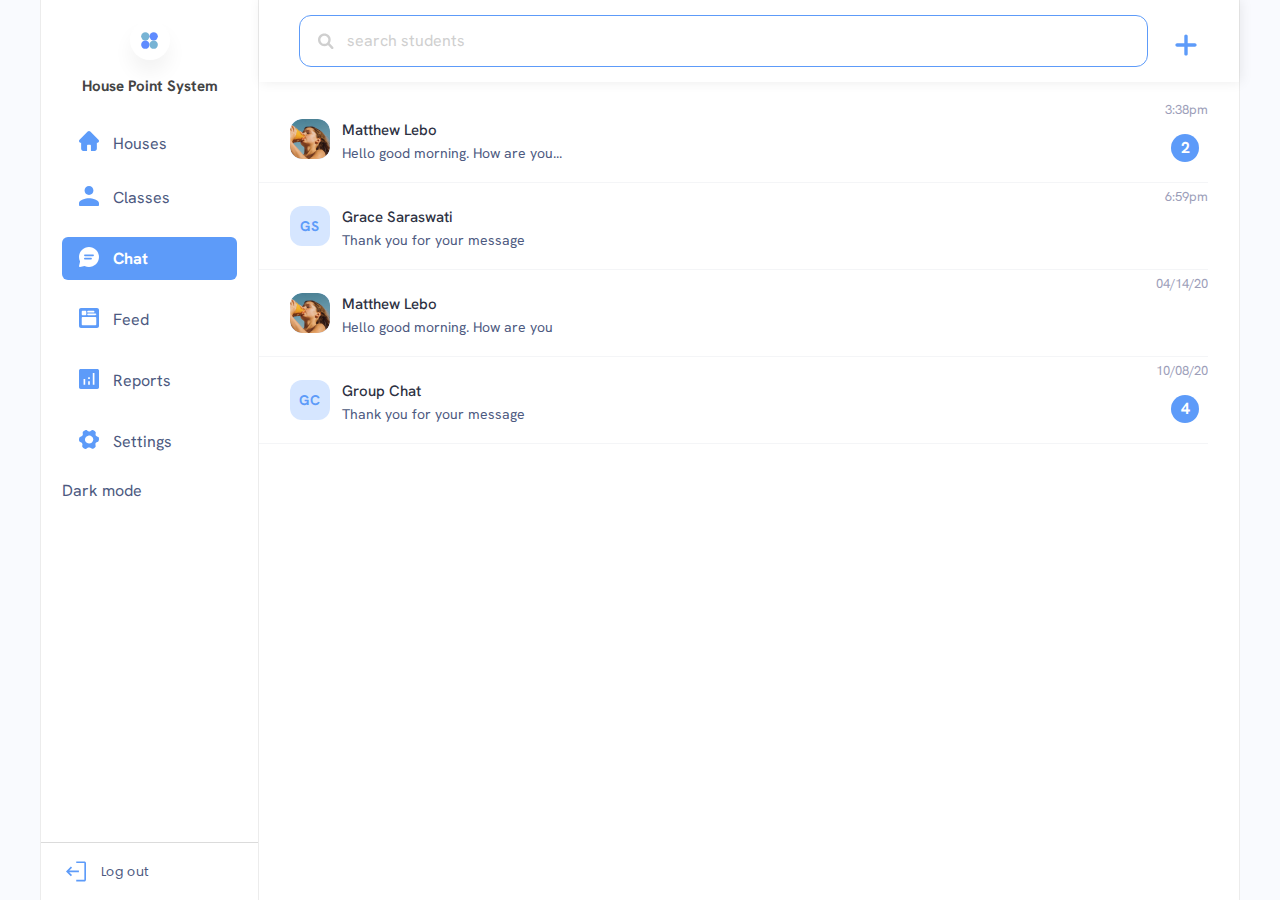
==== chat-detail.html @ 37ac84a2 "initial commit" ====
<!DOCTYPE html>
<html lang="en">
<head>
    <meta charset="UTF-8">
    <meta http-equiv="X-UA-Compatible" content="IE=edge">
    <meta name="viewport" content="width=device-width, initial-scale=1.0">
    <!-- Hanken Grotesk Fonts -->
    <link rel="preconnect" href="https://fonts.googleapis.com"><link rel="preconnect" href="https://fonts.gstatic.com" crossorigin><link href="https://fonts.googleapis.com/css2?family=Hanken+Grotesk:ital,wght@0,300;0,400;0,500;0,600;0,700;1,400;1,500&display=swap" rel="stylesheet">
    <!-- Poppins Fonts -->
    <link rel="preconnect" href="https://fonts.googleapis.com"><link rel="preconnect" href="https://fonts.gstatic.com" crossorigin><link href="https://fonts.googleapis.com/css2?family=Poppins:ital,wght@0,300;0,400;0,500;0,600;0,700;1,300;1,400;1,500;1,600&display=swap" rel="stylesheet">
    <!-- Roboto Fonts -->
    <link rel="preconnect" href="https://fonts.googleapis.com"><link rel="preconnect" href="https://fonts.gstatic.com" crossorigin><link href="https://fonts.googleapis.com/css2?family=Roboto:wght@400;500;700&display=swap" rel="stylesheet">
    <!-- CSS -->
    <link rel="stylesheet" href="./css/style.css">
    <title>Chat Detail</title>
</head>
<body>
    <div class="layout">

        <!-- ================ Sidebar Start ================== -->
        <aside class="sidebar">

            <!-- Menu -->
            <div class="sidebar__menu">

                <div class="sidebar__menu-brand">
                    <a href="./index.html" class="sidebar__menu-logo">
                        <img src="./images/logo.svg" alt="Logo">
                    </a>
                    <h5 class="sidebar__menu-title">House Point System</h5>
                </div>

                <nav class="sidebar__menu-nav">
                    <ul class="sidebar__menu-list">
                        <li class="sidebar__menu-item">
                            <a href="./index.html" class="sidebar__menu-link">
                                <span class="sidebar__menu-icon">
                                    <svg width="20" height="21" viewBox="0 0 20 21" fill="none" xmlns="http://www.w3.org/2000/svg">
                                    <path d="M19.4628 8.69992C19.4623 8.69947 19.4618 8.69901 19.4614 8.69855L11.3021 0.539606C10.9544 0.19167 10.492 0 10.0001 0C9.50828 0 9.04589 0.191517 8.69796 0.539453L0.542984 8.69428C0.540237 8.69702 0.53749 8.69992 0.534743 8.70267C-0.179441 9.42097 -0.17822 10.5864 0.538253 11.3029C0.865587 11.6304 1.29791 11.8201 1.76015 11.8399C1.77892 11.8417 1.79784 11.8426 1.81692 11.8426H2.14212V17.8471C2.14212 19.0353 3.10886 20.002 4.29733 20.002H7.48949C7.81301 20.002 8.07549 19.7397 8.07549 19.416V14.7085C8.07549 14.1663 8.51651 13.7253 9.05871 13.7253H10.9415C11.4837 13.7253 11.9248 14.1663 11.9248 14.7085V19.416C11.9248 19.7397 12.1871 20.002 12.5108 20.002H15.7029C16.8914 20.002 17.8581 19.0353 17.8581 17.8471V11.8426H18.1597C18.6514 11.8426 19.1138 11.6511 19.4618 11.3032C20.1791 10.5855 20.1794 9.41808 19.4628 8.69992Z" fill="currentColor"/>
                                    </svg>
                                </span>
                                <span>Houses</span>
                            </a>
                        </li>

                        <li class="sidebar__menu-item">
                            <a href="./classes.html" class="sidebar__menu-link">
                                <span class="sidebar__menu-icon">
                                    <svg width="20" height="20" viewBox="0 0 20 20" fill="none" xmlns="http://www.w3.org/2000/svg">
                                    <path fill-rule="evenodd" clip-rule="evenodd" d="M10 0C7.5434 0 5.55556 1.98785 5.55556 4.44444C5.55556 6.90104 7.5434 8.88889 10 8.88889C12.4566 8.88889 14.4444 6.90104 14.4444 4.44444C14.4444 1.98785 12.4566 0 10 0ZM10 12.2222C6.66233 12.2222 0 13.8976 0 17.2222V18.8889C0 19.5009 0.499132 20 1.11111 20H18.8889C19.5009 20 20 19.5009 20 18.8889V17.2222C20 13.8976 13.3377 12.2222 10 12.2222Z" fill="currentColor"/>
                                    </svg>
                                </span>
                                <span>Classes</span>
                            </a>
                        </li>

                        <li class="sidebar__menu-item">
                            <a href="#" class="sidebar__menu-link active">
                                <span class="sidebar__menu-icon">
                                    <svg width="20" height="20" viewBox="0 0 20 20" fill="none" xmlns="http://www.w3.org/2000/svg">
                                    <path d="M17.0627 2.92973C13.1567 -0.976283 6.83461 -0.976869 2.92805 2.92973C-0.212954 6.0707 -0.806496 10.7411 1.05048 14.4605L0.0209755 18.9889C-0.112838 19.5775 0.414677 20.1052 1.00349 19.9714L5.53193 18.9419C12.1162 22.2293 19.9902 17.47 19.9902 9.99708C19.9902 7.32745 18.9505 4.81755 17.0627 2.92973ZM12.0803 12.4859H5.82548C5.37208 12.4859 5.00453 12.1184 5.00453 11.665C5.00453 11.2116 5.37208 10.8441 5.82548 10.8441H12.0803C12.5337 10.8441 12.9012 11.2116 12.9012 11.665C12.9012 12.1184 12.5337 12.4859 12.0803 12.4859ZM14.1652 9.15006H5.82548C5.37208 9.15006 5.00453 8.78251 5.00453 8.32912C5.00453 7.87572 5.37208 7.50817 5.82548 7.50817H14.1652C14.6186 7.50817 14.9862 7.87572 14.9862 8.32912C14.9862 8.78251 14.6186 9.15006 14.1652 9.15006Z" fill="currentColor"/>
                                    </svg>
                                </span>
                                <span>Chat</span>
                            </a>
                        </li>

                        <li class="sidebar__menu-item">
                            <a href="./feed.html" class="sidebar__menu-link">
                                <span class="sidebar__menu-icon">
                                    <svg width="20" height="20" viewBox="0 0 20 20" fill="none" xmlns="http://www.w3.org/2000/svg">
                                    <path fill-rule="evenodd" clip-rule="evenodd" d="M0 2C0 0.895431 0.895431 0 2 0H18C19.1046 0 20 0.895431 20 2V18C20 19.1046 19.1046 20 18 20H2C0.895431 20 0 19.1046 0 18V2ZM2.72727 3.72728C2.72727 3.17499 3.17499 2.72728 3.72727 2.72728H6.27273C6.82501 2.72728 7.27273 3.17499 7.27273 3.72728V6.27273C7.27273 6.82502 6.82501 7.27273 6.27273 7.27273H3.72727C3.17499 7.27273 2.72727 6.82502 2.72727 6.27273V3.72728ZM9.09091 2.72728C8.58883 2.72728 8.18182 3.13429 8.18182 3.63637C8.18182 4.13844 8.58883 4.54546 9.09091 4.54546H14.5455C15.0475 4.54546 15.4545 4.13844 15.4545 3.63637C15.4545 3.13429 15.0475 2.72728 14.5455 2.72728H9.09091ZM8.18182 6.36364C8.18182 5.86156 8.58883 5.45455 9.09091 5.45455H16.3636C16.8657 5.45455 17.2727 5.86156 17.2727 6.36364C17.2727 6.86572 16.8657 7.27273 16.3636 7.27273H9.09091C8.58883 7.27273 8.18182 6.86572 8.18182 6.36364ZM3.72727 9.09091C3.17499 9.09091 2.72727 9.53863 2.72727 10.0909V16.2727C2.72727 16.825 3.17499 17.2727 3.72727 17.2727H16.2727C16.825 17.2727 17.2727 16.825 17.2727 16.2727V10.0909C17.2727 9.53863 16.825 9.09091 16.2727 9.09091H3.72727Z" fill="currentColor"/>
                                    </svg>
                                </span>
                                <span>Feed</span>
                            </a>
                        </li>

                        <li class="sidebar__menu-item">
                            <a href="#" class="sidebar__menu-link">
                                <span class="sidebar__menu-icon">
                                    <svg width="20" height="20" viewBox="0 0 20 20" fill="none" xmlns="http://www.w3.org/2000/svg">
                                    <path d="M4.55556 15.6389H6.22222V9.94444H4.55556V15.6389ZM13.7778 15.6389H15.4444V3.97222H13.7778V15.6389ZM9.16667 15.6389H10.8333V12.3611H9.16667V15.6389ZM9.16667 9.94444H10.8333V8.27778H9.16667V9.94444ZM1.66667 20C1.22222 20 0.833333 19.8333 0.5 19.5C0.166667 19.1667 0 18.7778 0 18.3333V1.66667C0 1.22222 0.166667 0.833333 0.5 0.5C0.833333 0.166667 1.22222 0 1.66667 0H18.3333C18.7778 0 19.1667 0.166667 19.5 0.5C19.8333 0.833333 20 1.22222 20 1.66667V18.3333C20 18.7778 19.8333 19.1667 19.5 19.5C19.1667 19.8333 18.7778 20 18.3333 20H1.66667Z" fill="currentColor"/>
                                    </svg>
                                </span>
                                <span>Reports</span>
                            </a>
                        </li>

                        <li class="sidebar__menu-item">
                            <a href="#" class="sidebar__menu-link">
                                <span class="sidebar__menu-icon">
                                    <svg width="20" height="19" viewBox="0 0 20 19" fill="none" xmlns="http://www.w3.org/2000/svg">
                                    <path d="M19.7275 7.33663C19.3422 6.9604 17.8009 6.58416 17.0302 5.83168C16.8375 5.64356 16.8375 5.45545 16.6449 5.26733C16.4522 4.32673 16.6449 3.57426 16.8375 2.82178C16.8375 2.25743 16.4522 1.69307 15.6815 0.940594C14.9109 0.376238 13.9475 0 13.3695 0H13.1769C12.5989 0 11.4429 1.31683 10.6722 1.50495C10.4796 1.50495 10.2869 1.50495 10.0942 1.50495H9.90156C8.93822 1.12871 8.36023 0.564357 7.97489 0.188119C7.78223 4.20478e-08 7.3969 0 7.20423 0C6.8189 0 6.43356 0.188119 5.85557 0.376238C4.89224 0.752475 3.92891 1.50495 3.73624 2.06931C3.73624 2.25743 3.73624 2.44554 3.73624 2.63366C3.73624 3.38614 3.92891 4.32673 3.73624 5.07921C3.54357 5.26733 3.35091 5.64356 3.15824 5.83168C2.38758 6.58416 1.61691 6.77228 1.03891 6.9604C0.460916 7.14852 0.26825 7.71287 0.0755839 8.84159C-0.117082 9.78218 0.0755836 11.099 0.460916 11.4752C0.846248 12.0396 2.38758 12.2277 2.96557 12.9802C3.15824 13.1683 3.15824 13.5446 3.35091 13.7327C3.54357 14.8614 3.35091 15.4257 3.15824 16.1782C3.15824 16.7426 3.54357 17.3069 4.31424 18.0594C5.0849 18.6238 6.04823 19 6.62623 19H6.8189C7.3969 19 8.55289 17.6832 9.32356 17.4951C9.51622 17.4951 9.70889 17.4951 9.90156 17.4951C10.0942 17.4951 10.4796 17.4951 10.6722 17.4951C11.6355 17.6832 12.2135 18.2475 12.5989 18.6238C12.5989 18.6238 12.5989 18.6238 12.7915 18.6238C12.9842 18.8119 13.1769 18.8119 13.3695 18.8119C13.7549 18.8119 14.1402 18.6238 14.7182 18.4356C15.6815 18.0594 16.4522 17.1188 16.6449 16.5545C16.8375 15.9901 16.2595 14.4852 16.4522 13.5446C16.6449 13.3564 16.6449 13.1683 16.8375 12.7921C17.6082 12.0396 18.3789 11.8515 18.9569 11.6634C19.5349 11.4752 19.7275 10.7228 19.9202 9.78218C20.1129 8.84159 19.9202 7.71287 19.7275 7.33663ZM12.9842 12.4158C12.9842 12.604 12.9842 12.604 12.9842 12.4158C12.0209 13.1683 11.0576 13.5446 10.0942 13.5446C9.32356 13.5446 8.55289 13.3564 7.78223 12.7921C7.01156 12.4158 6.62623 11.6634 6.2409 10.9109C6.04823 10.3465 5.85557 9.59406 6.04823 8.84159C6.2409 8.08911 6.62623 7.33663 7.20423 6.77228C7.78223 6.20792 8.36023 5.83168 9.13089 5.64356H9.32356C10.0942 5.45545 10.8649 5.64356 11.6355 5.83168C12.4062 6.20792 12.9842 6.77228 13.5622 7.33663C13.9475 8.08911 14.3329 8.84159 14.3329 9.59406C14.1402 10.7228 13.7549 11.6634 12.9842 12.4158Z" fill="currentColor"/>
                                    </svg>
                                </span>
                                <span>Settings</span>
                            </a>
                        </li>

                        <li class="sidebar__menu-item">
                            <button id="dark-light-mode">Dark mode</button>
                        </li>
                        
                    </ul>
                </nav>
            </div>

            <!-- Logout link -->
            <div class="sidebar__logout">
                <a href="./login.html" class="sidebar__logout-link">
                    <img src="./images/logout-icon.svg" alt="icon">
                    <span>Log out</span>
                </a>
            </div>
        </aside>
        <!-- ================ Sidebar End ================== -->

        <main class="main-section">

            <!-- ================ Search Start ================== -->
            <section class="search">
                <form class="search__form">
                    <div class="search__form-row">
                        <img src="./images/search-icon.svg" class="search__form-icon" alt="Search icon">
                        <input type="text" class="search__form-input" placeholder="search students">
                    </div>
                </form>
                <div class="search__dropwdown">
                    <button type="button" class="search__dropwdown-btn">
                        <img src="./images/plus-icon-blue.svg" alt="Plus icon">
                    </button>
                    <div class="search__dropwdown-dropwdown">
                        <div class="search__dropwdown-header">
                            <h3>More options</h3>
                            <button class="search__dropwdown-close">
                                <svg width="20" height="20" viewBox="0 0 20 20" fill="none" xmlns="http://www.w3.org/2000/svg">
                                <path fill-rule="evenodd" clip-rule="evenodd" d="M1.94663 16.6131L8.24543 9.99935L1.94663 3.38561C1.53063 2.94881 1.58684 2.29121 2.07217 1.91681C2.5575 1.54241 3.28816 1.593 3.70416 2.02979L10.0013 8.64179L16.2984 2.02979C16.7144 1.593 17.4451 1.54241 17.9304 1.91681C18.4158 2.29121 18.472 2.94881 18.056 3.38561L11.7572 9.99935L18.056 16.6131C18.472 17.0499 18.4158 17.7075 17.9304 18.0819C17.4451 18.4563 16.7144 18.4057 16.2984 17.9689L10.0013 11.3569L3.70416 17.9689C3.28816 18.4057 2.5575 18.4563 2.07217 18.0819C1.58684 17.7075 1.53063 17.0499 1.94663 16.6131Z" fill="currentColor"/>
                                </svg>
                            </button>
                        </div>
                        <ul class="search__dropwdown-list">
                            <div class="search__dropwdown-arrow">
                                <div class="search__dropwdown-rectangle"></div>
                            </div>
                            <li class="search__dropwdown-item">
                                <button type="button" class="search__dropwdown-link" id="manage-classes-btn">
                                    <img src="./images/edit.svg" class="search__dropwdown-icon" alt="Edit icon">
                                    <span>Manage Classes</span>
                                </button>
                            </li>
                            <li class="search__dropwdown-item">
                                <a href="./classes-detail.html" class="search__dropwdown-link">
                                    <img src="./images/reset.svg" class="search__dropwdown-icon" alt="Reset icon">
                                    <span>Reset Students Points</span>
                                </a>
                            </li>
                        </ul>
                    </div>
                </div>
            </section>
            <!-- ================ Search End ================== -->

            <!-- ================ Classes Start ================== -->
            <section class="classes">
                <div class="chat">
                    <div class="chat__friends">

                        <!-- Item 1 -->
                        <div class="chat__friends-item">
                            <div class="chat__friends-row">
                                <div class="student__profile">
                                    <div class="student__profile-image">
                                        <img src="./images/student-img-1.png" class="student__profile-img" alt="Student image">
                                    </div>
                                    <div class="student__profile-name">
                                        <h5>Matthew Lebo</h5>
                                        <p>Hello good morning. How are you...</p>
                                    </div>
                                </div>

                                <div class="chat__friends-buttons">
                                    <button type="button" class="chat__friends-btn">
                                        <img src="./images/block-icon.svg" alt="icon">
                                        <span>Block</span>
                                    </button>
                                    <div class="chat__friends-line"></div>
                                    <button type="button" class="chat__friends-btn">
                                        <img src="./images/trash-white.svg" alt="icon">
                                        <span>Delete</span>
                                    </button>
                                </div>

                            </div>

                            <div class="chat__friends-count">2</div>
                            <p class="chat__friends-time">3:38pm</p>
                        </div>

                        <!-- Item 2 -->
                        <div class="chat__friends-item">
                            <div class="chat__friends-row">
                                <div class="student__profile">
                                    <div class="student__profile-image">
                                        <h5>GS</h5>
                                    </div>
                                    <div class="student__profile-name">
                                        <h5>Grace Saraswati</h5>
                                        <p>Thank you for your message</p>
                                    </div>
                                </div>
    
                                <div class="chat__friends-buttons">
                                    <button type="button" class="chat__friends-btn">
                                        <img src="./images/block-icon.svg" alt="icon">
                                        <span>Block</span>
                                    </button>
                                    <div class="chat__friends-line"></div>
                                    <button type="button" class="chat__friends-btn">
                                        <img src="./images/trash-white.svg" alt="icon">
                                        <span>Delete</span>
                                    </button>
                                </div>
                                
                            </div>

                            <p class="chat__friends-time">6:59pm</p>
                        </div>

                        <!-- Item 3 -->
                        <div class="chat__friends-item">
                            <div class="chat__friends-row">
                                <div class="student__profile">
                                    <div class="student__profile-image">
                                        <img src="./images/student-img-1.png" class="student__profile-img" alt="Student image">
                                    </div>
                                    <div class="student__profile-name">
                                        <h5>Matthew Lebo</h5>
                                        <p>Hello good morning. How are you</p>
                                    </div>
                                </div>

                                <div class="chat__friends-buttons">
                                    <button type="button" class="chat__friends-btn">
                                        <img src="./images/block-icon.svg" alt="icon">
                                        <span>Block</span>
                                    </button>
                                    <div class="chat__friends-line"></div>
                                    <button type="button" class="chat__friends-btn">
                                        <img src="./images/trash-white.svg" alt="icon">
                                        <span>Delete</span>
                                    </button>
                                </div>

                            </div>

                            <p class="chat__friends-time">04/14/20</p>
                        </div>

                        <!-- Item 4 -->
                        <div class="chat__friends-item">
                            <div class="chat__friends-row">
                                <div class="student__profile">
                                    <div class="student__profile-image">
                                        <h5>GC</h5>
                                    </div>
                                    <div class="student__profile-name">
                                        <h5>Group Chat</h5>
                                        <p>Thank you for your message</p>
                                    </div>
                                </div>
    
                                <div class="chat__friends-buttons">
                                    <button type="button" class="chat__friends-btn">
                                        <img src="./images/block-icon.svg" alt="icon">
                                        <span>Block</span>
                                    </button>
                                    <div class="chat__friends-line"></div>
                                    <button type="button" class="chat__friends-btn">
                                        <img src="./images/trash-white.svg" alt="icon">
                                        <span>Delete</span>
                                    </button>
                                </div>
                                
                            </div>

                            <div class="chat__friends-count">4</div>
                            <p class="chat__friends-time">10/08/20</p>
                        </div>
                    </div>

                    <!-- ======== Chat Area ======== -->
                    <div class="chat__area">
                        <div class="chat__area-chat">
                            <div class="chat__area-header">
                                <button type="button" class="chat__area-btn">
                                    <img src="./images/chevron-left.svg" alt="icon">
                                </button>
                                <div class="chat__person">
                                    <div class="chat__preson-avatar">
                                        <img src="./images/avatar.png" alt="Image">
                                    </div>
                                    <h4>Matthew Lebo</h4>
                                </div>
    
                                <div class="chat__dropdown">
                                    <button type="button" class="chat__dropdown-btn">
                                        <img src="./images/dots-icon.svg" alt="icon">
                                    </button>
                                </div>
                            </div>

                            <div class="chat__area-display no-scrollbar">

                                <!-- ========= Chat Receive ========= -->
                                <div class="chat__receive">
                                    <div class="chat__receive-avatar">
                                        <p>GS</p>
                                        <img src="./images/online-icon.svg" class="chat__receive-icon" alt="icon">
                                    </div>
                                    <div class="chat__receive-content">
                                        <div class="chat__receive-image">
                                            <img src="./images/received-img.png" alt="image">
                                        </div>
                                    </div>
                                </div>

                                <!-- ======== Chat Receive Date ========= -->
                                <div class="chat__receive-date">
                                    <p>FRI 11:01</p>
                                </div>

                                <!-- ========= Chat Receive ========= -->
                                <div class="chat__receive">
                                    <div class="chat__receive-avatar">
                                        <img src="./images/student-img-1.png" class="chat__receive-img" alt="image">
                                        <img src="./images/online-icon.svg" class="chat__receive-icon" alt="icon">
                                    </div>
                                    <div class="chat__receive-content">
                                        <div class="chat__receive-text">
                                            I just realized it's Elizabeth's birthday next week. I want to plan a surprise 🎂 for her.
                                        </div>
                                    </div>
                                </div>

                                <!-- ========= Chat Send ========= -->                                
                                <div class="chat__send">
                                    <div class="chat__send-content">
                                        <div class="chat__send-text">Good call. How can I help?</div>
                                    </div>
                                </div>

                                <!-- ========= Chat Receive ========= -->
                                <div class="chat__receive">
                                    <div class="chat__receive-avatar">
                                        <p>GS</p>
                                        <img src="./images/online-icon.svg" class="chat__receive-icon" alt="icon">
                                    </div>
                                    <div class="chat__receive-content chat__receive-multiple">
                                        <div class="chat__receive-text">Awesome!</div>
                                        <div class="chat__receive-text">Who else can we include that can keep a secret?</div>
                                    </div>
                                </div>

                                <!-- ========= Chat Send ========= -->                                
                                <div class="chat__send">
                                    <div class="chat__send-content chat__send-multiple">
                                        <div class="chat__send-text">We should invite her book club!</div>
                                        <div class="chat__send-text">Those guys are real fun!</div>
                                        <div class="chat__send-text">And they also have tons of ideas</div>
                                    </div>
                                </div>

                                <!-- ========= Chat Receive ========= -->
                                <div class="chat__receive">
                                    <div class="chat__receive-avatar">
                                        <p>GS</p>
                                        <img src="./images/online-icon.svg" class="chat__receive-icon" alt="icon">
                                    </div>
                                    <div class="chat__receive-content">
                                        <div class="chat__receive-text">Great idea! I'll email them a link to this chat so we can plan</div>
                                    </div>
                                </div>

                            </div>
                        </div>

                        <form action="#" class="chat__form">
                            <div class="chat__form-row">
                                <button type="button" class="chat__form-close">
                                    <svg width="20" height="20" viewBox="0 0 20 20" fill="none" xmlns="http://www.w3.org/2000/svg">
                                    <path d="M15.8337 5.3415L14.6587 4.1665L10.0003 8.82484L5.34199 4.1665L4.16699 5.3415L8.82533 9.99984L4.16699 14.6582L5.34199 15.8332L10.0003 11.1748L14.6587 15.8332L15.8337 14.6582L11.1753 9.99984L15.8337 5.3415Z" fill="currentColor"/>
                                    </svg>
                                </button>
                                <div class="chat__form-file">
                                    <input type="file" accept="image/png, image/gif, image/jpeg">
                                    <img src="./images/camera-icon.svg" alt="icon">
                                </div>
                                <textarea class="chat__form-input no-scrollbar" placeholder="Type your message..." ></textarea>
                                <button type="submit" class="chat__form-submit">
                                    <svg width="16" height="16" viewBox="0 0 16 16" fill="none" xmlns="http://www.w3.org/2000/svg">
                                    <path d="M14.6951 0.697485C14.6153 0.677404 14.5305 0.666748 14.4413 0.666748C14.2968 0.666748 14.1418 0.693962 13.9808 0.747673L1.5076 4.90541C1.07677 5.04902 0.779795 5.34249 0.692884 5.71062C0.605943 6.0788 0.740235 6.47417 1.06138 6.79541C1.09281 6.82683 1.12887 6.85319 1.16838 6.87356L6.01877 9.37379L14.6951 0.697485Z" fill="currentColor"/>
                                    <path d="M6.62695 9.98151L9.1273 14.832C9.14767 14.8714 9.174 14.9075 9.20539 14.9389C9.46346 15.197 9.76109 15.3334 10.0662 15.3334H10.0663C10.5283 15.3334 10.9226 15.0113 11.0954 14.4927L15.2532 2.0196C15.3397 1.75987 15.3554 1.51567 15.3027 1.30566L6.62695 9.98151Z" fill="currentColor"/>
                                    </svg>
                                </button>
                            </div>
                        </form>
                    </div>
                </div>
            </section>
            <!-- ================ Classes End ================== -->
        </main>
    </div>

    <!-- ================ Mobile Menu Start ================== -->
    <nav class="mobile-menu">
        <ul class="mobile-menu__list">
            <li class="mobile-menu__list-item">
                <a href="./index.html" class="mobile-menu__list-link">
                    <span class="icon">
                        <svg width="20" height="21" viewBox="0 0 20 21" fill="none" xmlns="http://www.w3.org/2000/svg">
                        <path d="M19.4628 8.69992C19.4623 8.69947 19.4618 8.69901 19.4614 8.69855L11.3021 0.539606C10.9544 0.19167 10.492 0 10.0001 0C9.50828 0 9.04589 0.191517 8.69796 0.539453L0.542984 8.69428C0.540237 8.69702 0.53749 8.69992 0.534743 8.70267C-0.179441 9.42097 -0.17822 10.5864 0.538253 11.3029C0.865587 11.6304 1.29791 11.8201 1.76015 11.8399C1.77892 11.8417 1.79784 11.8426 1.81692 11.8426H2.14212V17.8471C2.14212 19.0353 3.10886 20.002 4.29733 20.002H7.48949C7.81301 20.002 8.07549 19.7397 8.07549 19.416V14.7085C8.07549 14.1663 8.51651 13.7253 9.05871 13.7253H10.9415C11.4837 13.7253 11.9248 14.1663 11.9248 14.7085V19.416C11.9248 19.7397 12.1871 20.002 12.5108 20.002H15.7029C16.8914 20.002 17.8581 19.0353 17.8581 17.8471V11.8426H18.1597C18.6514 11.8426 19.1138 11.6511 19.4618 11.3032C20.1791 10.5855 20.1794 9.41808 19.4628 8.69992Z" fill="currentColor"/>
                        </svg>
                    </span>
                    <span>Houses</span>
                </a>
            </li>

            <li class="mobile-menu__list-item">
                <a href="./classes.html" class="mobile-menu__list-link">
                    <span class="icon">
                        <svg width="20" height="20" viewBox="0 0 20 20" fill="none" xmlns="http://www.w3.org/2000/svg">
                        <path fill-rule="evenodd" clip-rule="evenodd" d="M10 0C7.5434 0 5.55556 1.98785 5.55556 4.44444C5.55556 6.90104 7.5434 8.88889 10 8.88889C12.4566 8.88889 14.4444 6.90104 14.4444 4.44444C14.4444 1.98785 12.4566 0 10 0ZM10 12.2222C6.66233 12.2222 0 13.8976 0 17.2222V18.8889C0 19.5009 0.499132 20 1.11111 20H18.8889C19.5009 20 20 19.5009 20 18.8889V17.2222C20 13.8976 13.3377 12.2222 10 12.2222Z" fill="currentColor"/>
                        </svg>
                    </span>
                    <span>Classes</span>
                </a>
            </li>

            <li class="mobile-menu__list-item">
                <a href="#" class="mobile-menu__list-link active">
                    <span class="icon">
                        <svg width="20" height="20" viewBox="0 0 20 20" fill="none" xmlns="http://www.w3.org/2000/svg">
                        <path d="M17.0627 2.92973C13.1567 -0.976283 6.83461 -0.976869 2.92805 2.92973C-0.212954 6.0707 -0.806496 10.7411 1.05048 14.4605L0.0209755 18.9889C-0.112838 19.5775 0.414677 20.1052 1.00349 19.9714L5.53193 18.9419C12.1162 22.2293 19.9902 17.47 19.9902 9.99708C19.9902 7.32745 18.9505 4.81755 17.0627 2.92973ZM12.0803 12.4859H5.82548C5.37208 12.4859 5.00453 12.1184 5.00453 11.665C5.00453 11.2116 5.37208 10.8441 5.82548 10.8441H12.0803C12.5337 10.8441 12.9012 11.2116 12.9012 11.665C12.9012 12.1184 12.5337 12.4859 12.0803 12.4859ZM14.1652 9.15006H5.82548C5.37208 9.15006 5.00453 8.78251 5.00453 8.32912C5.00453 7.87572 5.37208 7.50817 5.82548 7.50817H14.1652C14.6186 7.50817 14.9862 7.87572 14.9862 8.32912C14.9862 8.78251 14.6186 9.15006 14.1652 9.15006Z" fill="currentColor"/>
                        </svg>
                    </span>
                    <span>Chat</span>
                </a>
            </li>

            <li class="mobile-menu__list-item">
                <a href="./feed.html" class="mobile-menu__list-link">
                    <span class="icon">
                        <svg width="20" height="20" viewBox="0 0 20 20" fill="none" xmlns="http://www.w3.org/2000/svg">
                        <path fill-rule="evenodd" clip-rule="evenodd" d="M0 2C0 0.895431 0.895431 0 2 0H18C19.1046 0 20 0.895431 20 2V18C20 19.1046 19.1046 20 18 20H2C0.895431 20 0 19.1046 0 18V2ZM2.72727 3.72728C2.72727 3.17499 3.17499 2.72728 3.72727 2.72728H6.27273C6.82501 2.72728 7.27273 3.17499 7.27273 3.72728V6.27273C7.27273 6.82502 6.82501 7.27273 6.27273 7.27273H3.72727C3.17499 7.27273 2.72727 6.82502 2.72727 6.27273V3.72728ZM9.09091 2.72728C8.58883 2.72728 8.18182 3.13429 8.18182 3.63637C8.18182 4.13844 8.58883 4.54546 9.09091 4.54546H14.5455C15.0475 4.54546 15.4545 4.13844 15.4545 3.63637C15.4545 3.13429 15.0475 2.72728 14.5455 2.72728H9.09091ZM8.18182 6.36364C8.18182 5.86156 8.58883 5.45455 9.09091 5.45455H16.3636C16.8657 5.45455 17.2727 5.86156 17.2727 6.36364C17.2727 6.86572 16.8657 7.27273 16.3636 7.27273H9.09091C8.58883 7.27273 8.18182 6.86572 8.18182 6.36364ZM3.72727 9.09091C3.17499 9.09091 2.72727 9.53863 2.72727 10.0909V16.2727C2.72727 16.825 3.17499 17.2727 3.72727 17.2727H16.2727C16.825 17.2727 17.2727 16.825 17.2727 16.2727V10.0909C17.2727 9.53863 16.825 9.09091 16.2727 9.09091H3.72727Z" fill="currentColor"/>
                        </svg>
                    </span>
                    <span>Feed</span>
                </a>
            </li>

            <li class="mobile-menu__dropdown">
                <button class="mobile-menu__list-link">
                    <span class="icon">
                        <svg width="20" height="6" viewBox="0 0 20 6" fill="none" xmlns="http://www.w3.org/2000/svg">
                        <path fill-rule="evenodd" clip-rule="evenodd" d="M4.26776 4.76776C5.24407 3.79145 5.24407 2.20854 4.26776 1.23223C3.29145 0.255923 1.70854 0.255923 0.73223 1.23223C-0.244077 2.20854 -0.244077 3.79145 0.73223 4.76776C1.70854 5.74407 3.29145 5.74407 4.26776 4.76776ZM11.7678 1.23223C12.7441 2.20854 12.7441 3.79145 11.7678 4.76776C10.7915 5.74407 9.20854 5.74407 8.23223 4.76776C7.25592 3.79145 7.25592 2.20854 8.23223 1.23223C9.20854 0.255923 10.7915 0.255923 11.7678 1.23223ZM19.2677 1.23223C20.244 2.20854 20.244 3.79145 19.2677 4.76776C18.2914 5.74407 16.7085 5.74407 15.7322 4.76776C14.7559 3.79145 14.7559 2.20854 15.7322 1.23223C16.7085 0.255923 18.2914 0.255923 19.2677 1.23223Z" fill="currentColor"/>
                        </svg>
                    </span>
                    <span>More</span>
                </button>

                <div class="mobile-menu__dropdown-container">
                    <ul class="mobile-menu__dropdown-list">
                        <li class="mobile-menu__dropdown-item">
                            <a href="#" class="mobile-menu__dropdown-link">
                                <span class="icon">
                                    <svg width="20" height="20" viewBox="0 0 20 20" fill="none" xmlns="http://www.w3.org/2000/svg">
                                    <path d="M4.55556 15.6389H6.22222V9.94444H4.55556V15.6389ZM13.7778 15.6389H15.4444V3.97222H13.7778V15.6389ZM9.16667 15.6389H10.8333V12.3611H9.16667V15.6389ZM9.16667 9.94444H10.8333V8.27778H9.16667V9.94444ZM1.66667 20C1.22222 20 0.833333 19.8333 0.5 19.5C0.166667 19.1667 0 18.7778 0 18.3333V1.66667C0 1.22222 0.166667 0.833333 0.5 0.5C0.833333 0.166667 1.22222 0 1.66667 0H18.3333C18.7778 0 19.1667 0.166667 19.5 0.5C19.8333 0.833333 20 1.22222 20 1.66667V18.3333C20 18.7778 19.8333 19.1667 19.5 19.5C19.1667 19.8333 18.7778 20 18.3333 20H1.66667Z" fill="currentColor"/>
                                    </svg>
                                </span>
                                <span>Reports</span>
                            </a>
                        </li>

                        <li class="mobile-menu__dropdown-item">
                            <a href="#" class="mobile-menu__dropdown-link">
                                <span class="icon">
                                    <svg width="20" height="19" viewBox="0 0 20 19" fill="none" xmlns="http://www.w3.org/2000/svg">
                                    <path d="M19.7275 7.33663C19.3422 6.9604 17.8009 6.58416 17.0302 5.83168C16.8375 5.64356 16.8375 5.45545 16.6449 5.26733C16.4522 4.32673 16.6449 3.57426 16.8375 2.82178C16.8375 2.25743 16.4522 1.69307 15.6815 0.940594C14.9109 0.376238 13.9475 0 13.3695 0H13.1769C12.5989 0 11.4429 1.31683 10.6722 1.50495C10.4796 1.50495 10.2869 1.50495 10.0942 1.50495H9.90156C8.93822 1.12871 8.36023 0.564357 7.97489 0.188119C7.78223 4.20478e-08 7.3969 0 7.20423 0C6.8189 0 6.43356 0.188119 5.85557 0.376238C4.89224 0.752475 3.92891 1.50495 3.73624 2.06931C3.73624 2.25743 3.73624 2.44554 3.73624 2.63366C3.73624 3.38614 3.92891 4.32673 3.73624 5.07921C3.54357 5.26733 3.35091 5.64356 3.15824 5.83168C2.38758 6.58416 1.61691 6.77228 1.03891 6.9604C0.460916 7.14852 0.26825 7.71287 0.0755839 8.84159C-0.117082 9.78218 0.0755836 11.099 0.460916 11.4752C0.846248 12.0396 2.38758 12.2277 2.96557 12.9802C3.15824 13.1683 3.15824 13.5446 3.35091 13.7327C3.54357 14.8614 3.35091 15.4257 3.15824 16.1782C3.15824 16.7426 3.54357 17.3069 4.31424 18.0594C5.0849 18.6238 6.04823 19 6.62623 19H6.8189C7.3969 19 8.55289 17.6832 9.32356 17.4951C9.51622 17.4951 9.70889 17.4951 9.90156 17.4951C10.0942 17.4951 10.4796 17.4951 10.6722 17.4951C11.6355 17.6832 12.2135 18.2475 12.5989 18.6238C12.5989 18.6238 12.5989 18.6238 12.7915 18.6238C12.9842 18.8119 13.1769 18.8119 13.3695 18.8119C13.7549 18.8119 14.1402 18.6238 14.7182 18.4356C15.6815 18.0594 16.4522 17.1188 16.6449 16.5545C16.8375 15.9901 16.2595 14.4852 16.4522 13.5446C16.6449 13.3564 16.6449 13.1683 16.8375 12.7921C17.6082 12.0396 18.3789 11.8515 18.9569 11.6634C19.5349 11.4752 19.7275 10.7228 19.9202 9.78218C20.1129 8.84159 19.9202 7.71287 19.7275 7.33663ZM12.9842 12.4158C12.9842 12.604 12.9842 12.604 12.9842 12.4158C12.0209 13.1683 11.0576 13.5446 10.0942 13.5446C9.32356 13.5446 8.55289 13.3564 7.78223 12.7921C7.01156 12.4158 6.62623 11.6634 6.2409 10.9109C6.04823 10.3465 5.85557 9.59406 6.04823 8.84159C6.2409 8.08911 6.62623 7.33663 7.20423 6.77228C7.78223 6.20792 8.36023 5.83168 9.13089 5.64356H9.32356C10.0942 5.45545 10.8649 5.64356 11.6355 5.83168C12.4062 6.20792 12.9842 6.77228 13.5622 7.33663C13.9475 8.08911 14.3329 8.84159 14.3329 9.59406C14.1402 10.7228 13.7549 11.6634 12.9842 12.4158Z" fill="currentColor"/>
                                    </svg>
                                </span>
                                <span>Settings</span>
                            </a>
                        </li>

                        <li class="mobile-menu__dropdown-item">
                            <a href="./login.html" class="mobile-menu__dropdown-link">
                                <span class="icon">
                                    <svg width="20" height="21" viewBox="0 0 20 21" fill="none" xmlns="http://www.w3.org/2000/svg">
                                    <path d="M18.3333 20.3945C18.7778 20.3945 19.1667 20.2279 19.5 19.8945C19.8333 19.5612 20 19.1723 20 18.7279V2.0612C20 1.61675 19.8333 1.22786 19.5 0.894531C19.1667 0.561198 18.7778 0.394531 18.3333 0.394531H10.25V2.0612H18.3333V18.7279H10.25V20.3945H18.3333ZM4.83333 15.2556L6.02778 14.0612L3.19444 11.2279H12.9167V9.5612H3.25L6.08333 6.72786L4.88889 5.53342L0 10.4223L4.83333 15.2556Z" fill="currentColor"/>
                                    </svg>
                                </span>
                                <span>Log out</span>
                            </a>
                        </li>
                    </ul>
                </div>
            </li>
        </ul>
    </nav>
    <!-- ================ Mobile Menu End ================== -->

    <div class="dropdown-backdrop"></div>
    
    <!-- JS -->
    <script src="./js/app.js"></script>
    <script src="./js/chat-detail.js"></script>
</body>
</html>
---- css/style.css ----
:root {
    --font-grotesk: 'Hanken Grotesk', sans-serif;
    --font-popins: 'Poppins', sans-serif;
    --font-roboto: 'Roboto', sans-serif;

    --classes-image: url('./../images/classes.png');

    --body-background: #F9FAFE;
    --main-content-background: #ffffff;
    --menu-bg: #ffffff;
    --search-input-bg: #ffffff;
    --search-bg: #F0F2F9;


    --text-color:#4C5980;
    --text-color-secondary: #ffffff;
    --text-color-transparent: #4C598010;
    --news-color: #161F3D;
    --news-line-color: #4C598010;
    
    --white: #ffffff;

    --light: #F0F2F9;
    --light-300: #D6E6FF;

    --gray-100: #ECECEC;
    --gray-200: #DBDBDB;
    --gray-500: #9C9EB9;
    --gray-600: #9D9D9D;

    --brown: #444444;
    --brown-700: #2D3142;

    --orange: #FD8164;
    --orange-100: #F3785B;

    --blue: #5D9BF9;
    --blue-100: #508FEF;

    --green: #51C9D2;
    --green-100: #3DBBC5;

    --line-color: #9C9EB910;

    


    --modal-header-bg: #F0F0F0;

    --classes-bg: #B0B1C7;

    --chat-toggler-bg: #ffffff;
    --chat-input-bg: #F6F6F9;
    --chat-input-color: #989FC9;
    --chat-text-color: rgba(0, 0, 0, 0.87);
    --chat-line-color: #ffffff;

    --tab-btn-color: rgba(68, 68, 68, 0.4);

    --dropdown-line: rgba(76, 89, 128, 0.1);

    --google-btn-color: rgba(0, 0, 0, 0.54);

    --card-shadow: rgba(0, 0, 0, 0.03);

    --login-circles-color: #ffffff10;

    --hover-transition: all 0.3s ease;
}

.lightmode {
    --classes-image: url('./../images/classes-dark.png');

    --body-background: #101010;
    --main-content-background: #2C2C30;
    --menu-bg: #1C1C1C;
    --search-input-bg: #252424;
    --search-bg: #252424;

    --text-color: #ECF0FF;
    --text-color-secondary: #ECF0FF;
    --news-color: #ECF0FF;
    --news-line-color: #ECF0FF10;

    --gray-100: #202020;
    --gray-200: #4b4b4b;

    --brown: #ECF0FF;
    --brown-700: #ECF0FF;

    


    --modal-header-bg: #191C1D;

    --classes-bg: #393939;

    --chat-toggler-bg: #153758;
    --chat-input-bg: #101010;
    --chat-input-color: #9C9EB9;
    --chat-text-color: rgba(236, 240, 255, 0.87);
    --chat-line-color: #ECF0FF10;

    --tab-btn-color: rgba(236, 240, 255, 0.4);

    --dropdown-line: #ECF0FF10;

    --google-btn-color: rgba(255, 255, 255, 0.54);

    --login-circles-color: rgba(22, 22, 22, 0.1);

    --card-shadow: rgba(248, 248, 248, 0.03);;
}

html {
    box-sizing: border-box;
    scroll-behavior: smooth;
}

*, 
*::before, 
*::after {
    margin: 0;
    padding: 0;
    box-sizing: inherit;
}

body {
    background-color: var(--body-background);
    font-family: var(--font-grotesk);
    font-size: 16px;
    line-height: 21px;
    font-weight: 400;
    color: var(--text-color);
    min-height: 100vh;
    overscroll-behavior: none;
}

a {
    text-decoration: none;
    transition: var(--hover-transition);
}

ul {
    margin: 0;
    padding: 0;
}

li {
    list-style: none;
}

input, textarea, select {
    font-family: inherit;
    font-size: 16px;
    line-height: 21px;
    font-weight: 400;
}

input:focus, textarea:focus, select:focus {
    box-shadow: none;
    outline: none;
}
button {
    border: none;
    background-color: transparent;
    font-family: var(--font-grotesk);
    font-size: 16px;
    line-height: 21px;
    font-weight: 400;
    color: var(--text-color);
    transition: var(--hover-transition);
    cursor: pointer;
}

h2 {
    font-weight: 700;
    font-size: 36px;
    line-height: 42px;
    color: var(--brown);
}

h3 {
    font-weight: 700;
    font-size: 24px;
    line-height: 26px;
    color: var(--brown);
}

h4 {
    font-weight: 700;
    font-size: 20px;
    line-height: 24px;
    color: var(--brown);
}

h5 {
    font-weight: 700;
    font-size: 15px;
    line-height: 17px;
    color: var(--brown);
}

h6 {
    font-weight: 700;
    font-size: 16px;
    line-height: 21px;
    color: #5D9BF9;
}

.text-center {
    text-align: center;
}

.mt-0 {
    margin-top: 0 !important;
}

.hide {
    display: none !important;
}

.no-scrollbar {
  -ms-overflow-style: none;
    scrollbar-width: 0;
}

.no-scrollbar::-webkit-scrollbar {
  display: none;
}

.btn {
    border: none;
    display: flex;
    justify-content: center;
    align-items: center;
    font-weight: 700;
    font-size: 16px;
    line-height: 21px;
    
}
.btn-primary {
    width: 200px;
    height: 56px;
    background: var(--blue);
    border: 1px solid var(--blue);
    border-radius: 16px;
    color: var(--white);
}

.btn-primary:hover {
    background: transparent;
    color: var(--blue);
}

.btn-right-icon {
    margin-left: 6px;
}

.form-control {
    border: none;
    width: 100%;
    background: var(--search-bg);
    border-radius: 9px;
    font-weight: 400;
    font-size: 10.5px;
    line-height: 21px;
    letter-spacing: 0.02em;
    color: var(--gray-500);
    padding: 4px 16px;
}
.form-control::placeholder {
    color: var(--gray-500);
}
.search-row {
    position: relative;
}
.search-input {
    padding-left: 36px;
}
.search-icon {
    position: absolute;
    top: 8px;
    left: 13px;
}

.layout {
    display: flex;
    max-width: 1200px;
    min-height: 100vh;
    background-color: var(--main-content-background);
    border-right: 1px solid var(--gray-100);
    border-left: 1px solid var(--gray-100);
    margin: 0 auto;
}

.main-section {
    flex: 1;
}

@media screen and (max-width: 1199.98px) {
    .layout {
        overflow: hidden;
        border: none;
    }
}

@media screen and (max-width: 575.98px) {
    h6 {
        font-size: 14px;
        line-height: 19px;
    }
}

/* ============= Sidebar =============== */
.sidebar {
    display: flex;
    flex-direction: column;
    background-color: var(--menu-bg);
    max-width: 218px;
    min-width: 218px;
    border-right: 1px solid var(--gray-100);
}

.sidebar__menu {
    flex: 1;
    padding: 20px 21px;
}

.sidebar__menu-brand {
    display: flex;
    flex-direction: column;
    align-items: center;
    margin-bottom: 22px;
}

.sidebar__menu-logo {
    display: flex;
    justify-content: center;
    align-items: center;
    width: 40px;
    height: 40px;
    background-color: var(--white);
    border-radius: 50%;
    box-shadow: 0px 13px 19px rgba(0, 0, 0, 0.05);
    margin-bottom: 18px;
}

.sidebar__menu-list {
    display: flex;
    flex-direction: column;
}

.sidebar__menu-item {
    margin-top: 4px;
    padding: 7px 0;
}

.sidebar__menu-item:first-child {
    padding: 0;
}

.sidebar__menu-link {
    display: flex;
    align-items: center;
    border-radius: 6px;
    color: var(--text-color);
    padding: 10px 17px;
}

.sidebar__menu-link.active {
    background-color: var(--blue);
    color: var(--white);
    font-weight: 700;
}

.sidebar__menu-link:hover {
    background-color: var(--blue);
    color: var(--white);
}

.sidebar__menu-icon {
    color:  var(--blue);
    margin-right: 14px;
    line-height: 1;
}

.sidebar__menu-icon svg {
    transition: var(--hover-transition);
}

.sidebar__menu-link.active .sidebar__menu-icon {
    color: var(--white);
}

.sidebar__menu-link:hover .sidebar__menu-icon {
    color: var(--white);
}

.sidebar__logout {
    border-top: 0.5px solid var(--gray-200);
    padding: 8px 15px;
}

.sidebar__logout-link {
    display: flex;
    align-items: center;
    font-family: var(--font-popins);
    font-size: 12.5px;
    color: var(--text-color);
    line-height: 17px;
    padding: 10px 10px;
    border-radius: 6px;
}

.sidebar__logout-link img {
    margin-right: 15px;
    transition: var(--hover-transition);
}

.sidebar__logout-link:hover img {
    transform: translateX(-5px);
}

@media screen and (max-width: 991.98px) {
    .sidebar {
        display: none;
        min-width: 0;
        max-width: 0;
        overflow: hidden;
    }
}

/* ================ Search Section ================== */
.search {
    position: relative;
    display: flex;
    align-items: center;
    background-color: var(--main-content-background);
    padding: 15px 40px;
    padding-right: 27px;
    box-shadow: 2px 0px 12px rgba(0, 0, 0, 0.08);
    z-index: 200;
}

.search__back-link {
    display: flex;
    justify-content: center;
    align-items: center;
    width: 20px;
    height: 20px;
    color: var(--text-color);
    margin-right: 23px;
    transform: translateX(-7px);
}

.search__form {
    flex: 1;
}

.search__form-row {
    position: relative;
}

.search__form-icon {
    position: absolute;
    left: 19px;
    top: 18px;
}

.search__form-input {
    width: 100%;
    background-color: var(--search-input-bg);
    border: 1px solid var(--blue);
    border-radius: 12px;
    font-size: 16px;
    line-height: 22px;
    font-weight: 400;
    color: #CFCFCF;
    padding: 14px 47px;
    padding-right: 20px;
}

.search__form-input::placeholder {
    color: #CFCFCF;
}

.search__dropwdown {
    position: relative;
    width: 48px;
    height: 30px;
    margin-left: 16px;
}

.search__dropwdown-btn {
    border: none;
    background-color: transparent;
    line-height: 1;
    padding: 8px 11px;
}

.search__dropwdown-dropwdown {
    position: absolute;
    top: 34px;
    right: -50px;
    background-color: transparent;
    width: 411px;
    padding-top: 40px;
    visibility: hidden;
    opacity: 0;
    transform: translateY(26px);
    transition: all .3s ease-in-out;
    z-index: 99;
}

.search__dropwdown-dropwdown.show {
    visibility: visible;
    opacity: 1;
    transform: translateY(0);
}

.search__dropwdown-header {
    display: none;
    justify-content: space-between;
    align-items: center;
    padding: 33px 40px 0 26px;
}

.search__dropwdown-close {
    line-height: 1;
}

.search__dropwdown-list {
    background: var(--menu-bg);
    border: 2px solid rgba(93, 155, 249, 0.25);
    border-bottom: 7px solid var(--blue-100);
    border-radius: 5px;
    box-shadow: -12px 25px 42px rgba(0, 0, 0, 0.05);
    padding: 11px 46px;
    padding-bottom: 0;
}

.dropdown-backdrop {
    position: fixed;
    display: none;
    inset: 0;
    background: rgba(0, 0, 0, 0.6);
    z-index: 88;
}

.search__dropwdown-arrow {
    position: absolute;
    right: 44px;
    top: -1px;
    background: rgba(93, 155, 249, 0.25);
    width: 62px;
    height: 44px;
    clip-path: polygon(50% 0%, 0% 100%, 100% 100%);
    padding: 1px;
    padding-bottom: 0;
    overflow: hidden;
}

.search__dropwdown-rectangle {
    width: 100%;
    height: 100%;
    background-color: var(--menu-bg);
    clip-path: polygon(50% 0%, 0% 100%, 100% 100%);
    transform: translateY(1px);
}

.search__dropwdown-item {
    border-bottom: 1px solid var(--dropdown-line);
    padding: 15px 0;
    margin-bottom: 7px;
}

.search__dropwdown-item:last-child {
    border: none;
    margin-bottom: 1px;
}

.search__dropwdown-link {
    display: flex;
    align-items: center;
    width: 100%;
    border: none;
    background-color: transparent;
    color: var(--text-color);
    line-height: 24px;
    padding: 5px 0;
}

.search__dropwdown-icon {
    margin-right: 20px;
}

@media screen and (max-width: 1300px) {
    .search__dropwdown-dropwdown {
        right: -14px;
    }

    .search__dropwdown-arrow {
        right: 5px;
    }
}

@media screen and (max-width: 1199.98px) {
    .search {
        padding: 15px 28px;
    }
}

@media screen and (max-width: 991.98px) {
    .search__form-input {
        padding: 12px 47px;
        padding-right: 20px;
    }
    .search__form-icon {
        top: 16px;
    }
}

@media screen and (max-width: 767.98px) {
    .search {
        box-shadow: unset;
        border-bottom: 1px solid var(--news-line-color);
        padding: 12px 28px;
    }
    .search__back-link {
        margin-right: 16px;
        transform: translateX(0);
    }
    .search__form-input {
        background: var(--search-bg);
        border-color: var(--search-bg);
        font-size: 14px;
        letter-spacing: 0.02em;
    }

    .dropdown-backdrop.show {
        display: block;
    }
    .search__dropwdown {
        width: 30px;
    }
    .search__dropwdown-btn {
        padding: 6px 2px;
    }

    .search__dropwdown-dropwdown {
        position: fixed;
        top: unset;
        left: 0;
        bottom: 0;
        background: var(--menu-bg);
        border-radius: 30px 30px 0px 0px;
        transform: translateY(100%);
        width: 100%;
        padding: 0;
    }

    .search__dropwdown-header {
        display: flex;
    }

    .search__dropwdown-list {
        border: none;
        border-radius: 30px 30px 0px 0px;
        box-shadow: unset;
        padding: 30px 26px;
        padding-bottom: 20px;
    }

    .search__dropwdown-arrow {
        display: none;
    }
}

/* ============= Mobile Menu =============== */
.mobile-menu {
    position: fixed;
    left: 0;
    bottom: 0;
    display: none;
    width: 100%;
    background-color: var(--menu-bg);
    z-index: 40;
}

.mobile-menu__list {
    display: flex;
    align-items: center;
    justify-content: space-between;
    border-top: 1px solid var(--line-color);
    padding: 0 20px;
}

.mobile-menu__list-link {
    position: relative;
    background-color: transparent;
    display: flex;
    flex-direction: column;
    align-items: center;
    justify-content: flex-end;
    height: 62px;
    font-weight: 500;
    font-size: 13px;
    line-height: 16px;
    color: var(--gray-500);
    padding: 8px 0;
}

.mobile-menu__list-link.active {
    color: var(--blue);
}

.mobile-menu__list-link::before {
    content: '';
    position: absolute;
    left: 0;
    top: -1px;
    width: 100%;
    height: 2px;
    background-color: transparent;
    border-radius: 10px;
}

.mobile-menu__list-link.active::before {
    background-color: var(--blue);
}

.mobile-menu__list-link .icon {
    display: inline-block;
    margin-bottom: 5px;
}

.mobile-menu__dropdown .mobile-menu__list-link .icon {
    margin-bottom: 11px;
}

.mobile-menu__dropdown {
    position: relative;
}

.mobile-menu__dropdown-container {
    position: absolute;
    right: 0;
    bottom: 100%;
    padding-bottom: 20px;
    z-index: 10;
    opacity: 0;
    visibility: hidden;
    transform: translateY(20px);
    transition: all .4s ease-in-out;
    z-index: 20;
}

.mobile-menu__dropdown:hover .mobile-menu__dropdown-container {
    visibility: visible;
    opacity: 1;
    transform: translateY(0);
}

.mobile-menu__dropdown-list {
    display: flex;
    flex-direction: column;
    background-color: var(--main-content-background);
    border-radius: 12px;
    width: 144px;
    padding: 10px 20px;
    box-shadow: 0px 0px 12px 1px rgba(0, 0, 0, 0.2);
}

.mobile-menu__dropdown-item {
    border-bottom: 1px solid var(--dropdown-line);
}

.mobile-menu__dropdown-item:last-child {
    border: none;
}

.mobile-menu__dropdown-link {
    display: flex;
    align-items: center;
    font-weight: 500;
    font-size: 13px;
    line-height: 16px;
    color: var(--gray-500);
    padding: 10px 0;
}

.mobile-menu__dropdown-link .icon {
    color: var(--blue);
    margin-right: 16px;
}


@media screen and (max-width: 991.98px) {
    .mobile-menu {
        display: block;
    }
}

/* =================== Houses Page ==================== */
.houses {
    height: calc(100% - 82px);
}

.houses-wrapper {
    height: 100%;
    padding: 40px;
    overflow-y: auto;
}

.houses__cards {
    display: grid;
    grid-gap: 23px;
    grid-template-columns: repeat(4, 1fr);
    margin: 18px 0;
    padding: 10px 0;
}

.houses__card {
    display: flex;
    flex-direction: column;
    align-items: center;
    width: 100%;
    padding: 12px 10px;
    background-color: var(--main-content-background);
    border-radius: 10px;
    cursor: pointer;
}

.houses__card-image {
    flex: 1;
    display: flex;
    flex-direction: column;
    align-items: center;
    justify-content: center;
}

.houses__card-image img {
    max-width: 100%;
    width: 100%;
    height: auto;
}

.houses__card-shadow {
    width: 120px;
    height: 18px;
    background: rgba(140, 144, 177, 0.5);
    filter: blur(14.1837px);
    transform: translateY(-6px);
}

.houses__card-footer {
    display: flex;
    justify-content: center;
    padding-top: 18px;
}

.houses__card-count {
    display: flex;
    align-items: center;
    background: var(--main-content-background);
    box-shadow: 0px 7px 28px rgba(0, 0, 0, 0.03);
    border-radius: 34px;
    letter-spacing: 0.05em;
    font-weight: 500;
    font-size: 20px;
    line-height: 37px;
    padding: 11px 18px;
}

.houses__card-count img {
    margin-right: 12px;
}

@media screen and (max-width: 1199.98px) {
    .houses-wrapper {
        padding: 30px 20px;
    }
    .houses__cards {
        grid-gap: 20px;
    }
    .houses__card-count {
        font-size: 18px;
        line-height: 32px;
        padding: 8px 12px;
    }
}

@media screen and (max-width: 991.98px) {
    .houses {
        height: calc(100% - 78px);
    }
    .houses-wrapper {
        padding-bottom: 75px;
    }
}

@media screen and (max-width: 767.98px) {
    .houses {
        height: calc(100% - 74px);
    }
    .houses__cards {
        grid-template-columns: repeat(2, 1fr);
    }
    .houses__card-count {
        font-size: 16px;
        line-height: 28px;
    }
}

@media screen and (max-width: 575.98px) {
    .houses {
        height: calc(100% - 70px);
    }
    .houses__card-footer {
        padding-top: 8px;
    }
    .houses__card-count {
        font-size: 14px;
        line-height: 26px;
        padding: 8px 10px;
    }
}

/* =============== Modals ============== */
.backdrop {
    position: fixed;
    inset: 0;
    background: rgba(0, 0, 0, 0.6);
    display: none;
    justify-content: center;
    align-items: center;
    z-index: 999;
}

.backdrop.show {
    display: flex;
}

.modal {
    max-width: 495px;
    width: 100%;
    background: var(--main-content-background);
    border-radius: 20px;
    filter: drop-shadow(0px 0px 40px rgba(0, 0, 0, 0.25));
}

.modal.student-modal.expand {
    max-width: 660px;
}
.new-chat-modal .modal {
    max-width: 544px;
}

.chat-modals .modal {
    max-width: 660px;
}

.modal__header {
    display: flex;
    justify-content: space-between;
    align-items: center;
    height: 62px;
    background: var(--modal-header-bg);
    border-radius: 20px 20px 0px 0px;
    padding: 15px 30px;
}

.new-chat-modal .modal__header {
    background-color: transparent;
}

.modal__header > h3 {
    visibility: hidden;
    opacity: 0;
}

.new-chat-modal .modal__header > h3 {
    visibility: visible;
    opacity: 1;
}

.modal__header-image {
    max-width: 42px;
    height: 32px;
    object-fit: cover;
}

.modal__header-btn {
    width: 20px;
    height: 20px;
    background-color: transparent;
    border: none;
}
.edit-class-modal .modal__header .modal__header-btn {
    margin-left: auto;
}

.chat-modal__header {
    display: flex;
    justify-content: space-between;
    align-items: flex-start;
    padding: 7px 30px;
    border-bottom: 1px solid var(--text-color-transparent);
}
.chat-modal__header-title {
    flex: 1;
}
.chat-modal__header-title h3 {
    line-height: 42px;
    margin-bottom: 1px;
}
.chat-modal__header-title p {
    font-size: 14px;
    line-height: 18px;
}
.chat-modal__header-buttons {
    display: flex;
    align-items: center;
    width: 96px;
    padding-top: 6px;
}
.chat-modal__header-buttons .modal__header-btn {
    margin-left: 24px;
}

.modal__body {
    display: flex;
    flex-direction: column;
    align-items: center;
    padding: 30px 60px;
}
.modal__body.multi-points-body {
    padding-top: 16px;
}

.modal__body.reset-points-body {
    padding-top: 20px;
}

.modal__body.add-class-body {
    padding-top: 33px;
}

.modal__body.add-student-body {
    padding: 20px 0 40px 0;
}
.modal__body.edit-class-body {
    position: relative;
    padding-top: 20px;
}
.modal__body.new-chat-modal-body {
    padding: 0;
    padding-bottom: 5px;
}
.modal__body.chat-modal-body {
    padding: 0;
}

.modal__body > h2 {
    margin-bottom: 16px;
}

.modal__body.reset-points-body > h2 {
    margin-bottom: 20px;
}

.modal__body.add-student-body h2 {
    margin-bottom: 12px;
}

.modal__body.edit-class-body h2 {
    margin-bottom: 33px;
}
.modal__bod-deleteBtn {
    position: absolute;
    top: 30px;
    right: 29px;
}
.modal__student {
    display: flex;
    flex-direction: column;
    align-items: center;
    padding-top: 42px;
}

.modal__student-img {
    margin-bottom: 34px;
}

.modal__student h4 {
    text-align: center;
    letter-spacing: 0.2px;
    color: var(--brown-700);
}

.modal__student-text {
    max-width: 262px;
    width: 100%;
    font-size: 14px;
    line-height: 24px;
    text-align: center;
    letter-spacing: 0.2px;
    color: var(--text-color);
    margin-top: 34px;
}

.modal__student-buttons {
    padding-bottom: 10px;
}

.modal__student-buttons .btn {
    margin-top: 34px;
}

.points__current {
    margin-bottom: 30px;
}

.points__current-score {
    display: flex;
    align-items: center;
    margin-top: 15px;
}

.points__current-score img {
    max-width: 24px;
    height: auto;
    margin-right: 5px;
}

.points__current-score > p {
    font-weight: 700;
    font-size: 36px;
    line-height: 42px;
    letter-spacing: 0.02em;
    color: var(--brown);
}

.addpoints {
    display: flex;
    flex-direction: column;
    align-items: center;
    width: 100%;
}

.addpoints__class {
    position: relative;
    max-width: 327px;
    width: 100%;
}

.addpoints__class-icon {
    position: absolute;
    top: 14px;
    left: 17px;
}
.addpoints__class-icon.edit-icon {
    top: 16px;
}

.addpoints__class-input {
    width: 100%;
    border: none;
    background: var(--search-bg);
    border-radius: 12px;
    padding: 12px 16px 12px 50px;
    font-size: 16px;
    color: var(--gray-500);
    line-height: 24px;
    letter-spacing: 0.02em;
}

.addpoints__class-input::placeholder {
    color: var(--gray-500);
}

.addpoints__tabs {
    width: 100%;
    margin-bottom: 40px;
}

.addpoints__tabs-header {
    display: flex;
    justify-content: center;
}

.addpoints__tabs-btn {
    width: 150px;
    text-align: center;
    color: var(--brown);
    padding: 10px 6px;
    padding-bottom: 11px;
    border-bottom: 2px solid transparent;
}

.addpoints__tabs-btn:hover {
    color: var(--green);
}

.addpoints__tabs-btn.active {
    font-weight: 700;
    color: var(--green);
    border-color: var(--green);
}

.addpoints__tabs-btn.subtract-btn {
    margin-left: 19px;
}

.addpoints__tabs-btn.subtract-btn:hover {
    color: var(--orange);
}

.addpoints__tabs-btn.subtract-btn.active {
    color: var(--orange);
    border-color: var(--orange);
}

.addpoints__tabs-content {
    margin-top: 30px;
    padding: 0 20px;
}

.addpoints__tabs-tab {
    display: none;
}

.addpoints__tabs-tab.active {
    display: block;
}

.addpoints__amount {
    max-width: 319px;
    background: var(--green);
    border-radius: 20px;
    margin: 0 auto;
    padding-top: 15px;
    padding-bottom: 19px;
    overflow: hidden;
}

.subtract-amount.addpoints__amount {
    background: var(--orange);
}

.addpoints__amount-title {
    text-align: center;
    font-weight: 500;
    color: var(--white);
}

.addpoints__amount-slider-wrapper {
    max-width: 319px;
    height: 42px;
    margin-top: 30px;
    overflow-x: auto;
    padding-right: 9px;
}

.addpoints__amount-slider {
    display: flex;
    align-items: center;
    height: 42px;
    padding-right: 9px;
}

.addpoints__amount-item {
    display: flex;
    justify-content: center;
    align-items: center;
    min-width: 67px;
    height: 42px;
    background: var(--green-100);
    border-radius: 24px;
    margin-right: 9px;
    font-size: 14px;
    line-height: 26px;
    color: var(--white);
}

.subtract-slider .addpoints__amount-item {
    background: var(--orange-100);
}

.addpoints__amount-item.active {
    background: var(--white);
    font-weight: 700;
    color: var(--green);
}

.subtract-slider .addpoints__amount-item.active {
    color: var(--orange);
}

.select__slider-container {
    max-height: 223px;
    padding: 7.5px 0;
    margin-top: 38px;
    overflow-y: auto;
}

.multiselect__slider-container {
    width: 153px;
    max-height: 172px;
    margin: 26px auto;
    overflow-y: auto;
}

.select__slider-item {
    min-height: 24px;
    background-color: transparent;
    border-top: 1px solid transparent;
    border-bottom: 1px solid transparent;
    text-align: center;
    margin-bottom: 5px;
    font-size: 21px;
    line-height: 22px;
    color: var(--gray-600);
}

.select__slider-item.active {
    background: rgba(81, 201, 210, 0.1);
    color: var(--green);
    border-color: var(--green);
}

.subtract-slider .select__slider-item.active {
    background: rgba(253, 129, 100, 0.1);
    color: var(--orange);
    border-color: var(--orange);
}

.multiselect__slider {
    padding-left: 15px;
}

.multiselect__slider-item {
    position: relative;
    display: flex;
    align-items: center;
    min-height: 25px;
    max-height: 25px;
    padding: 2.5px 0;
    margin-bottom: 12px;
}

.multiselect__slider-item input {
    position: absolute;
    left: 0;
    top: 2.5px;
    width: 20px;
    height: 20px;
    opacity: 0;
    z-index: 2;
}

.multiselect__slider-square {
    position: relative;
    display: flex;
    align-items: center;
    justify-content: center;
    width: 20px;
    height: 20px;
    background: var(--light-300);
    border-radius: 5px;
    margin-right: 10px;
    transition: all .2s ease;
}
.multiselect__slider-square.subtract-square {
    background: rgba(253, 129, 100, 0.1);
}

.multiselect__slider-square img {
    opacity: 0;
    visibility: hidden;
    transition: all .2s ease;
}

.multiselect__slider-item label {
    font-size: 21px;
    line-height: 25px;
    transition: all .2s ease;
}

.multiselect__slider-item label.subtract-item-lable {
    color: var(--gray-600);
}

.multiselect__slider-item input:checked ~ .multiselect__slider-square {
    background: var(--blue);
}
.multiselect__slider-item input:checked ~ .multiselect__slider-square.subtract-square {
    background: var(--orange);
}

.multiselect__slider-item input:checked ~ .multiselect__slider-square img {
    visibility: visible;
    opacity: 1;
}

.multiselect__slider-item input:checked ~ label {
    font-weight: 600;
    color: var(--blue);
}
.multiselect__slider-item input:checked ~ label.subtract-item-lable {
    color: var(--orange);
}

.reset__slider-container {
    width: 100%;
    max-height: 236px;
    margin: 14px 0;
    padding: 20px;
    overflow-y: auto;
}

.reset__slider-item {
    min-height: 25px;
    text-align: center;
    border-top: 1px solid transparent;
    border-bottom: 1px solid transparent;
    font-size: 21px;
    line-height: 23px;
    color: var(--gray-600);
    margin-bottom: 5px;
}

.reset__slider-item.active {
    background: rgba(253, 129, 100, 0.1);
    border-color: var(--orange);
    color: var(--orange);
}

.add-class-slider .reset__slider-item.active {
    background: rgba(93, 155, 249, 0.1);
    border-color:  var(--blue);
    color:  var(--blue);
}

@media screen and (max-width: 767.98px) {
    .addpoints__tabs-btn {
        width: 140px;
    }
}

@media screen and (max-width: 575.98px) {
    .backdrop {
        align-items: flex-end;
    }
    .modal {
        width: 100%;
        border-radius: 30px 30px 0px 0px;
    }
    .chat-modals .modal {
        padding: 0 28px;
    }

    .modal__header {
        height: 50px;
        background: transparent;
        border-radius: 30px 30px 0px 0px;
        padding: 15px 40px 9px 20px;
    }

    .chat-modal__header {
        padding: 7px 0;
    }

    .modal__header > h3 {
        visibility: visible;
        opacity: 1;
    }

    .edit-class-modal .modal__header .modal__header-btn {
        margin-left: 0;
        margin-right: auto;
    }

    .modal__body {
        padding: 0 28px 40px 28px;
    }

    .modal__body.add-class-body {
        padding: 25px 20px 40px 20px;
    }
    .modal__body.add-student-body {
        padding: 0;
    }

    .modal__body.new-chat-modal-body {
        padding: 0 28px;
    }

    .addpoints__class {
        max-width: 100%;
    }

    .reset__slider-container {
        padding: 0;
    }

    .modal__body > h2 {
        display: none;
    }
    .modal__body .edit-modal-title {
        display: block;
        margin-bottom: 30px;
    }
    .modal__bod-deleteBtn  {
        top: -32px;
        right: 28px;
    }

    .points__current {
        margin-bottom: 24px;
        font-size: 14px;
        line-height: 18px;
    }

    .points__current-score {
        margin-top: 11px;
    }

    .points__current-score > p {
        font-size: 32px;
        line-height: 26px;
    }

    .addpoints__tabs-content {
        margin-top: 18px;
        padding: 0;
    }

    .addpoints__tabs-btn {
        width: 130px;
    }

    .select__slider-container {
        margin-top: 20px;
    }

    .addpoints__tabs {
        margin-bottom: 22px;
    }
}

@media screen and (max-width: 425.98px) {
    .chat-modal__header {
        flex-direction: column;
        padding: 13px 0;
    }
    
    .chat-modal__header-title {
        order: 2;
    }
    .chat-modal__header-title h3 {
        line-height: 26px;
    }
    .chat-modal__header-buttons {
        display: flex;
        justify-content: space-between;
        width: 100%;
        padding: 0;
        margin-bottom: 9px;
    }
}

/* ================ Login Pages =========== */
.login {
    position: relative;
    background: var(--blue);
    box-shadow: -45px 121px 52px rgba(0, 0, 0, 0.01), -25px 68px 44px rgba(0, 0, 0, 0.05), -11px 30px 32px rgba(0, 0, 0, 0.09), -3px 8px 18px rgba(0, 0, 0, 0.1), 0px 0px 0px rgba(0, 0, 0, 0.1);
    min-height: 100vh;
    height: 100%;
    overflow-y: auto;
}

.login__main {
    position: relative;
    display: flex;
    flex-direction: column;
    align-items: center;
    padding: 31px 0;
    z-index: 2;
}

.login__brand {
    display: flex;
    flex-direction: column;
    align-items: center;
    text-align: center;
    padding: 25px 0;
}

.login__brand-logo {
    display: flex;
    justify-content: center;
    align-items: center;
    width: 63px;
    height: 63px;
    background-color: var(--white);
    box-shadow: 0px 20px 30px rgba(0, 0, 0, 0.05);
    border-radius: 50%;
    margin-bottom: 28px;
}

.login__brand-logo img {
    width: 26px;
    height: auto;
}

.login__brand-title {
    color: var(--white);
    margin-bottom: 8px;
}

.login__brand-subtitle {
    color: var(--white);
    line-height: 22px;
}

@media screen and (max-width: 1399.98px) {
    .login__main {
        padding-top: 2px;
    }
}

@media screen and (max-width: 575.98px) {
    .login.forgot-password {
        background: var(--white);
        box-shadow: unset;
    }
    .login__main {
        min-height: 100vh;
        height: 100%;
        justify-content: space-between;
        padding: 0;
    }
}

/* =============== Login Cards ================== */
.login__card {
    position: relative;
    background: var(--main-content-background);
    width: 464px;
    border-radius: 25px;
    padding: 39px 32px;
}

.login__card.forgot-password-card {
    padding: 30px 32px 18px 32px;
}

.login__card-header > a {
    color: var(--text-color);
}

.login__card-img {
    position: absolute;
    top: -25px;
    right: 32px;
}

.card__heading {
    display: flex;
    flex-direction: column;
    align-items: center;
    padding: 35px 0 52px 0;
}

.card__heading h5 {
    font-weight: 700;
    font-size: 20px;
    line-height: 26px;
    text-align: center;
    margin: 27px 0 16px 0;
}

.card__heading p {
    font-size: 15px;
    line-height: 24px;
    text-align: center;
    letter-spacing: 0.02em;
}

.login__form {
    width: 100%;
    padding-bottom: 65px;
}

.login__form-row {
    position: relative;
    margin-bottom: 15px;
}

.login__form-row.forgot-row {
    margin-bottom: 12px;
}

.login__form-icon {
    position: absolute;
    left: 21px;
    top: 20px;
}

.login__form-row input {
    width: 100%;
    background: var(--main-content-background);
    border: 1px solid var(--blue);
    border-radius: 12px;
    line-height: 24px;
    color: #9C9EB9;
    letter-spacing: 0.02em;
    padding: 17px 20px;
    padding-left: 61px;
}

.login__form-row input::placeholder {
    color: #9C9EB9;
}

.login__form-text {
    padding-bottom: 13px;
}

.login__form-text p {
    font-size: 12px;
    line-height: 24px;
    text-align: center;
    letter-spacing: 0.02em;
}

.login__form-links {
    display: flex;
    flex-direction: column;
    align-items: center;
    padding: 10px 0;
}

.login__form-link {
    display: inline-block;
    text-decoration: underline;
    font-weight: 700;
    font-size: 14px;
    line-height: 18px;
    color: var(--blue);
    padding: 2px 8px;
}

.login__form-btn {
    width: 250px;
    height: 70px;
    font-weight: 700;
    font-size: 20px;
    line-height: 26px;
    margin-top: 44px;
}

.login__card-links {
    display: flex;
    flex-direction: column;
    align-items: center;
}

.login__card-btn {
    display: flex;
    align-items: center;
    width: 297px;
    height: 53px;
    background: var(--search-input-bg);
    box-shadow: 0px 0px 2px rgba(0, 0, 0, 0.12), 0px 2px 2px rgba(0, 0, 0, 0.24);
    border-radius: 2px;
    font-family: var(--font-roboto);
    font-weight: 500;
    font-size: 14px;
    line-height: 16px;
    letter-spacing: 0.21875px;
    color: var(--google-btn-color);
    margin-bottom: 50px;
}

.login__card-btn .icon {
    margin-left: 43px;
    margin-right: 31px;
}

.login__card-link {
    font-family: var(--font-roboto);
    font-weight: 500;
    font-size: 12px;
    line-height: 14px;
    text-align: center;
    text-decoration-line: underline;
    color: var(--gray-500);
    padding: 2px 8px;
}

@media screen and (max-width: 1399.98px) {
    .login__card {
        padding-bottom: 36px;
    }
    .login__form {
        padding-bottom: 42px;
    }
    .login__form-row {
        margin-bottom: 11px;
    }
    .login__form-row input {
        padding: 11px 20px;
        padding-left: 49px;
    }
    .login__form-icon {
        top: 15px;
        max-width: 13px;
        height: auto;
    }
    .login__form-btn {
        width: 200px;
        height: 56px;
        margin-top: 36px;
    }
    .login__card-btn {
        width: 248px;
        height: 40px;
        margin-bottom: 44px;
    }
    .login__card-btn .icon {
        margin-left: 11px;
        margin-right: 48px;
    }
    .login__card.forgot-password-card {
        padding-bottom: 8px;
    }
    .card__heading {
        padding: 6px 0 36px 0;
    }
    .card__heading img {
        max-width: 48px;
        height: auto;
    }
    .card__heading h5 {
        margin: 21px 0 10px 0;
    }
    .login__form-row.forgot-row {
        margin-bottom: 9px;
    }
    .login__form-links {
        padding: 0;
    }
}

@media screen and (max-width: 767.98px) {
    .login__form-btn {
        font-size: 18px;
    }
}

@media screen and (max-width: 575.98px) {
    .login__main-content {
        width: 100%;
        /* min-height: 100vh;
        height: 100%; */
    }
    .login__card {
        width: 100%;
        border-radius: 30px 30px 0px 0px;
        padding: 54px 28px 39px 28px;
    }
    .login__form-row {
        margin-bottom: 12px;
    }
    .login__form-links  {
        padding-top: 6px;
    }
    .login__form-link {
        padding: 0 8px;
    }
    .login__card-img {
        top: -14px;
    }
    .login__form {
        padding-bottom: 57px;
    }
    .forgot-password-brand {
        display: none;
    }
    .login__card.forgot-password-card {
        width: 100%;
        border-radius: 0;
        min-height: 100vh;
        height: 100%;
        padding: 28px;
    }
    .card__heading {
        padding: 26px 0 36px 0;
    }
    .login__form-text {
        padding-bottom: 17px;
    }
    .login__form-btn {
        font-size: 16px;
    }
}

/* ============ Notifictaion Card ================ */
.notification__card {
    background: var(--main-content-background);
    width: 871px;
    border-radius: 25px;
    padding: 71px 39px 49px 39px;
}

.notification__card h2 {
    text-align: center;
    font-weight: 500;
    line-height: 30px;
    color: var(--brown-700);
}

.notification__card-body {
    display: flex;
    align-items: center;
    padding-top: 70px;
    padding-bottom: 33px;
}

.notification__card-image {
    display: flex;
    justify-content: center;
    width: 45%;
}

.notification__card-image img {
    max-width: 235px;
    height: auto;
}

.notification__card-list {
    flex: 1;
}

.notification__card-item {
    display: flex;
    align-items: center;
    border-bottom: 1px solid rgba(0, 0, 0, 0.04);
    padding: 15px 0;
    font-size: 24px;
    line-height: 24px;
    letter-spacing: 0.228571px;
    color: var(--brown-700);
    margin-bottom: 10px;
}
.notification__card-item img {
    margin-right: 30px;
}

.notification__card-buttons {
    display: flex;
    flex-direction: column;
    align-items: center;
}

.notification__card-btn {
    font-size: 20px;
    line-height: 26px;
    margin-bottom: 11px;
}

.notification__card-link {
    font-weight: 700;
    font-size: 14px;
    line-height: 18px;
    text-align: center;
    text-decoration-line: underline;
    color: var(--blue);
}

@media screen and (max-width: 1399.98px) {
    .notification__card {
        width: 688px;
        padding: 53px 39px 42px 39px;
    }
    .notification__card-body {
        padding-top: 52px;
        padding-bottom: 26px;
    }
    .notification__card-image {
        width: 43%;
    }
    .notification__card-image img {
        max-width: 176px;
    }
    .notification__card-item {
        padding: 15px 0;
        font-size: 20px;
        line-height: 20px;
        margin-bottom: 6px;
    }
    .notification__card-item img {
        max-width: 25px;
        height: auto;
        margin-right: 21px;
    }
}

@media screen and (max-width: 767.98px) {
    .login.notification {
        background: var(--main-content-background);
        box-shadow: unset;
    }
    .notification-brand {
        display: none;
    }
    .notification-container {
        width: 100%;
    }
    .notification__card {
        display: flex;
        flex-direction: column;
        justify-content: center;
        width: 100%;
        height: 100vh;
        border-radius: 0;
        padding: 32px 30px;
    }
    .notification__card h2 {
        font-size: 28px;
        line-height: 32px;
    }
    .notification__card-body {
        flex-direction: column;
        padding-top: 34px;
        padding-bottom: 42px;
    }
    .notification__card-image img {
        max-width: 210px;
    }
    .notification__card-item {
        font-size: 18px;
        line-height: 18px;
    }
    .notification__card-btn {
        font-size: 18px;
        margin-bottom: 23px;
    }
}

@media screen and (max-width: 575.98px) {
    .notification__card h2 {
        font-weight: 500;
        font-size: 24px;
        line-height: 30px;
    }
    .notification__card-item {
        padding: 11px 0;
        font-size: 16px;
        line-height: 16px;
    }
    .notification__card-item img {
        max-width: 23px;
        margin-right: 20px;
    }
    .notification__card-btn {
        font-size: 16px;
    }
}

@media screen and (max-width: 399.98px) {
    .notification__card-list {
        width: 100%;
    }
}

/* ============ Login Background Images ========== */
.login-top-img {
    display: inline-block;
    position: absolute;
    top: 0;
    left: 0;
    color: var(--login-circles-color);
}

.login-right-img {
    display: inline-block;
    position: absolute;
    top: 20%;
    right: 0;
    color: var(--login-circles-color);
}
.login-bottom-img {
    display: inline-block;
    position: absolute;
    left: 30%;
    bottom: 0;
    line-height: 0.4;
    color: var(--login-circles-color);
}

@media screen and (max-width: 1399.98px) {
    .login-top-img svg {
        width: 287px;
        height: auto;
    }

    .login-right-img svg {
        width: 183px;
        height: auto;
    }

    .login-bottom-img {
        left: 20%;
    }

    .login-bottom-img svg {
        width: 336px;
        height: auto;
    }
}

@media screen and (max-width: 1199.98px) {
    .login-top-img svg {
        width: 257px;
    }

    .login-right-img svg {
        width: 133px;
    }

    .login-bottom-img {
        left: 20%;
    }

    .login-bottom-img svg {
        width: 290px;
    }
}

@media screen and (max-width: 991.98px) {
    .login-top-img svg {
        width: 200px;
    }

    .login-right-img svg {
        width: 112px;
    }

    .login-bottom-img {
        left: 20%;
    }

    .login-bottom-img svg {
        width: 246px;
    }
}

@media screen and (max-width: 767.98px) {
    .login-top-img svg {
        width: 160px;
    }

    .login-right-img {
        top: 10%;
    }

    .login-right-img svg {
        width: 110px;
    }

    .login-bottom-img {
        left: 20%;
    }

    .login-bottom-img svg {
        width: 200px;
    }
}

@media screen and (max-width: 575.98px) {
    .login-right-img {
        top: 30px;
    }

    .login-right-img svg {
        width: 80px;
    }

    .login-bottom-img {
        bottom: 556px;
        left: -86px;
    }
    .login-bottom-img svg {
        width: 194px;
    }

    .login-top-img.sm-none,
    .login-right-img.sm-none,
    .login-bottom-img.sm-none {
        display: none;
    }
}

/* ============ Login Footer ========== */
.login__footer {
    position: absolute;
    left: 0;
    bottom: 0;
    width: 100%;
    z-index: 2;
}

.login__footer-container {
    display: flex;
    justify-content: space-between;
    align-items: center;
    max-width: 1440px;
    margin: 0 auto;
    padding: 24px 32px;
}

.login__footer-row {
    display: flex;
    align-items: center;
}

.login__footer-row p {
    font-size: 15px;
    line-height: 18px;
    color: var(--white);
    margin-right: 24px;
}

.login__footer-link {
    text-decoration: underline;
    font-size: 15px;
    line-height: 18px;
    color: var(--white);
    margin-right: 24px;
}

.login__footer-link:last-child {
    margin-right: 0;
}

@media screen and (max-width: 1599.98px) {
    .login__main.notification-main {
        padding-top: 2px;
    }
    .login__footer.notification-footer{
        display: none;
    }
}

@media screen and (max-width: 1399.98px) {
    .login__footer {
        display: none;
    }
}

/* =================== Classes Page ==================== */
.classes {
    position: relative;
    height: calc(100% - 82px);
    display: flex;
    flex-direction: column;
    /* background-color: var(--body-background); */
}

.classes-wrapper {
    height: 100%;
    overflow-y: auto;
}

.classes__edit-drawer {
    position: absolute;
    inset: 0;
    background: rgba(0, 0, 0, 0.6);
    z-index: 99;
}

.classes__edit-drawer.transparent {
    background: transparent;
}

.classes__edit-content {
    background-color: var(--main-content-background);
    padding-bottom: 8px;
    opacity: 0;
    visibility: hidden;
    transform: translateY(-100%);
    transition: all .4s ease-in-out;
}

.classes__edit-content.show {
    opacity: 1;
    visibility: visible;
    transform: translateY(-1px);
}

.classes__edit {
    display: flex;
    align-items: center;
    height: 82px;
    padding-left: 16px;
    border-bottom: 1px solid var(--gray-100);
}

.classes__edit-btn {
    display: flex;
    align-items: center;
    justify-content: center;
    width: 23px;
    height: 23px;
    background: var(--main-content-background);
    border: 1px solid var(--text-color);
    border-radius: 50%;
    margin-right: 8px;
}

.classes__editbtn img {
    width: 11px;
    height: auto;
}

.classes__edit-text {
    font-size: 14px;
    line-height: 16px;
}

.classes__edit-text h6 {
    font-weight: 700;
    font-size: 14px;
    line-height: 16px;
    color: var(--brown-700);
}

.classes__edit-classes {
    position: relative;
    max-width: 100vw;
    border-bottom: 1px solid var(--gray-100);
    padding: 22px 24px;
    overflow-y: auto;
}

.classes__edit-mode {
    position: absolute;
    right: 33px;
    bottom: 63px;
    display: flex;
    align-items: center;
    justify-content: center;
    width: 44px;
    height: 44px;
    background: var(--blue);
    border-radius: 50%;
    box-shadow: 0px 7px 17px rgba(93, 155, 249, 0.3), 0px 7px 17px rgba(0, 0, 0, 0.2);
}

.classes__class {
    border-bottom: 1px solid var(--gray-100);
    padding: 22px 24px;
    max-width: 100vw;
    min-height: 95px;
    overflow-x: auto;
}

.classes__class.increase-height {
    min-height: 153px;
}

.classes__class-row {
    display: flex;
    align-items: center;
}
.classes__class-row.classes__class-grade {
    padding-top: 8px;
    padding-left: 12px;
}

.classes__class-subject {
    background: var(--classes-bg);
    border-radius: 24px;
    font-weight: 500;
    font-size: 14px;
    line-height: 20px;
    text-align: center;
    letter-spacing: 0.05em;
    color: var(--text-color-secondary);
    padding: 11px 16px;
    margin: 4px;
    cursor: pointer;
}

.classes__class-subject.active {
    background: var(--blue);
}

/* ---- Classes Tabs ----- */
.classes__tab {
    background-color: var(--main-content-background);
}
.classes__tabs-header {
    display: flex;
    align-items: center;
    padding: 0 30px;
    border-bottom: 1px solid var(--gray-100);
}

.classes__tabs-btn {
    font-weight: 500;
    font-size: 16px;
    line-height: 20px;
    color: var(--tab-btn-color);
    padding: 30px 32px;
    border-bottom: 2px solid transparent;
    margin-right: 30px;
}

.classes__tabs-btn span {
    display: inline-block;
    width: 14px;
    height: 14px;
    background: var(--blue);
    border-radius: 50%;
    text-align: center;
    font-weight: 700;
    font-size: 7.5px;
    line-height: 10px;
    color: var(--white);
    padding-top: 1px;
    transform: translateY(-3px);
    margin-left: 5px;
}

.classes__tabs-btn:hover {
    color: var(--blue);
    border-color: var(--blue);
}

.classes__tabs-btn.active {
    font-weight: 700;
    color: var(--blue);
    border-color: var(--blue);
}

.classes__tabs {
    display: flex;
    flex-direction: column;
}

.classes__tabs-content {
    padding: 15px 45px 40px 0;
}

.classes__tabs-item {
    position: relative;
    height: 87px;
    overflow: hidden;
}

.classes__tabs-item::after {
    content: '';
    position: absolute;
    left: 28px;
    bottom: 0;
    width: calc(100% - 28px);
    height: 1px;
    background: var(--line-color);
}
.classes__tabs-item:last-child::after {
    display: none;
}

.classes__tabs-row {
    display: flex;
    justify-content: space-between;
    align-items: center;
    width: calc(100% + 100px);
    height: 85px;
    cursor: grabbing;
    padding-left: 28px;
    transition: all .3s ease-out;
}

.student__points {
    display: flex;
    align-items: center;
}

.student__points-score {
    display: flex;
    flex-direction: column;
    align-items: flex-end;
}

.student__points-pills {
    display: flex;
    align-items: center;
    margin-bottom: 8px;
}

.student__points-numbers {
    display: flex;
    align-items: center;
    font-weight: 500;
    font-size: 14px;
    line-height: 20px;
    letter-spacing: 0.05em;
}

.student__points-numbers img {
    max-width: 16px;
    height: auto;
    margin-right: 4px;
}

.score-pills {
    display: flex;
    justify-content: center;
    align-items: center;
    width: 20px;
    height: 20px;
    background-color: #5CCDD6;
    border-radius: 6px;
    font-size: 12px;
    line-height: 14px;
    text-align: center;
    color: var(--main-content-background);
    margin-left: 5px;
}
.score-pills.pills-lg {
    width: 32px;
    height: 32px;
    background: var(--green);
    border-radius: 12px;
    margin-left: 6px;
}
.score-pills.pills-danger {
    background-color: var(--orange);
}

.student__points-btn {
    display: flex;
    flex-direction: column;
    align-items: center;
    text-align: center;
    width: 77px;
    height: 84px;
    background-color: var(--orange);
    border-radius: 12px;
    font-size: 12px;
    line-height: 16px;
    color: var(--white);
    padding: 14px 3px 0 3px;
    margin-left: 23px;
}

.student__points-btn:hover {
    background-color: #d26f59;
}

.student__points-btn img {
    margin-bottom: 7px;
}

/* ---- Classes Main content ---- */
.classes__main-content {
    flex: 1;
    display: flex;
    justify-content: center;
    align-items: center;
    padding: 30px 0;
    overflow-y: auto;
}

.classes__content {
    display: flex;
    flex-direction: column;
    align-items: center;
}

.classes__content-img {
    background-image: var(--classes-image);
    background-repeat: no-repeat;
    background-size: contain;
    background-position: center;
    width: 295px;
    height: 231px;
    margin-bottom: 41px;
}

.classes__content-text {
    text-align: center;
    max-width: 262px;
    font-size: 15px;
    line-height: 28px;
    letter-spacing: 0.2px;
    margin-top: 21px;
    margin-bottom: 46px;
}

/* ---- Add Student modal content ----- */
.student-form {
    position: relative;
    width: 100%;
}

.student-form-btn {
    position: absolute;
    z-index: 10;
    left: 50%;
    bottom: -2px;
    transform: translateX(-50%);
}

.student-form__title {
    text-align: center;
    font-size: 14px;
    line-height: 18px;
}

.student-form__header {
    display: flex;
    align-items: center;
    width: 100%;
    height: 90px;
    border-top: 1px solid var(--text-color-transparent);
    border-bottom: 1px solid var(--text-color-transparent);
    text-align: center;
    font-size: 14px;
    line-height: 18px;
    margin-top: 21px;
    padding: 9px 89px;
}

.student-form__header > p {
    flex: 1;
    text-align: center;
}

.student-form__header-students {
    display: flex;
    align-items: flex-start;
    max-width: 100vw;
    padding-top: 5px;
    overflow-x: auto;
}

.student-form__header-avatar {
    width: 40px;
    margin-right: 10px;
}

.student-form__header-avatar > p {
    font-size: 8px;
    line-height: 10px;
    text-align: center;
    margin-top: 5px;
}

.student-form__add-filter {
    display: flex;
    align-items: center;
    flex-flow: row wrap;
    padding: 17px 14px 16px 50px;
}

.student__filter-item {
    position: relative;
    display: flex;
    flex-direction: column;
    width: 160px;
    margin-right: 10px;
    margin-bottom: 10px;
}

.student__filter-item.filter-select {
    width: 26px;
    padding: 0 3px;
    transform: translateY(-4px);
}

.filter-select-input {
    position: absolute;
    left: 3px;
    bottom: 0;
    width: 20px;
    height: 20px;
    z-index: 2;
    opacity: 0;
    cursor: pointer;
}

.student__filter-item label {
    font-size: 9px;
    line-height: 11px;
    text-align: center;
    color: var(--brown-700);
}

.filter-select-checkbox {
    display: flex;
    justify-content: center;
    align-items: center;
    width: 20px;
    height: 20px;
    background-color: var(--main-content-background);
    color: var(--main-content-background);
    border: 2px solid var(--blue);
    border-radius: 5px;
    margin-top: 1px;
    transition: all .3s ease;
}
.filter-select-input:checked ~ .filter-select-checkbox {
    background-color: var(--blue);
}

.student__filter-icon {
    position: absolute;
    top: 8px;
    left: 13px;
}

.student__filter-item.filter-search {
    width: 209px;
}

.student__filter-input {
    border: none;
    width: 100%;
    background: var(--search-bg);
    border-radius: 9px;
    padding: 4px 13px 4px 33px;
    font-size: 10.5px;
    line-height: 21px;
    letter-spacing: 0.02em;
    color: var(--gray-500);
}
.student__filter-input::placeholder {
    color: var(--gray-500);
}

.student__filter-select {
    width: 100%;
    border: none;
    -webkit-appearance: none;
    -moz-appearance: none;
    appearance: none;
    background-image: url('./../images/select-icon.svg');
    background-repeat: no-repeat;
    background-position: calc(100% - 12px) 13px;
    background-color: var(--search-bg);
    border-radius: 9px;
    padding: 7.5px 13px;
    padding-right: 30px;
    font-size: 9px;
    line-height: 17px;
    color: var(--gray-500);
    cursor: pointer;
}

.student-form__add-list {
    height: 488px;
    padding: 0 43px;
    overflow-y: auto;
    padding-bottom: 52px;
}

.student-form__add-item {
    display: flex;
    align-items: center;
    justify-content: space-between;
    border-bottom: 1px solid var(--line-color);
    padding: 19px 0;
    cursor: pointer;
}
.student-form__add-item:last-child {
    border: none;
}

.student__profile {
    display: flex;
    align-items: center;
}

.student__profile-image {
    position: relative;
    display: flex;
    justify-content: center;
    align-items: center;
    width: 40px;
    height: 40px;
    background: var(--light-300);
    border-radius: 12px;
    margin-right: 12px;
}

.student__profile-house {
    position: absolute;
    right: -4px;
    top: -6px;
}

.student__profile-btn {
    position: absolute;
    top: -3px;
    right: -2px;
    display: flex;
    align-items: center;
    justify-content: center;
    width: 14px;
    height: 14px;
    background-color: var(--main-content-background);
    border: 1px solid var(--text-color);
    border-radius: 50%;
}

.student__profile-img {
    max-width: 40px;
    width: 100%;
    height: 100%;
    object-fit: cover;
    border-radius: 12px;
}

.student__profile-image h5 {
    font-weight: 700;
    font-size: 14px;
    line-height: 22px;
    letter-spacing: 0.05em;
    color: var(--blue);
}

.student__profile-name h5 {
    font-weight: 500;
    font-size: 15px;
    line-height: 26px;
    color: var(--brown-700);
    margin-bottom: 1px;
}

.student__profile-name p {
    font-size: 14px;
    line-height: 18px;
}

.student__profile-grade {
    font-size: 14px;
    line-height: 18px;
}

/* ---- Edit ---- */
.student-form__edit {
    padding-top: 6px;
}

.student-form__edit-list {
    height: 557px;
    padding: 0 43px;
    padding-bottom: 54px;
    overflow-y: auto;
}

.student-form__edit-item {
    border-bottom: 1px solid var(--text-color-transparent);
    padding: 15px 0;
}

.student-form__edit-item:last-child {
    border: none;
}

.student-form__edit-row {
    display: flex;
    align-items: center;
}

.student-form__edit-row.grade-row {
    padding-top: 15px;
    padding-left: 20px;
}

.student-form__edit-subject {
    position: relative;
    background-color: var(--main-content-background);
    border: 1px solid var(--blue);
    border-radius: 24px;
    font-weight: 500;
    font-size: 14px;
    line-height: 20px;
    text-align: center;
    letter-spacing: 0.05em;
    color: var(--blue);
    padding: 10px 25px;
    cursor: pointer;
}
.student-form__edit-subject.active {
    background: var(--blue);
    font-weight: 700;
    color: var(--white);
}

.student-form__edit-grade {
    background-color: var(--main-content-background);
    border: 1px solid var(--blue);
    border-radius: 21px;
    font-weight: 500;
    font-size: 12.5px;
    line-height: 18px;
    text-align: center;
    letter-spacing: 0.05em;
    color: var(--blue);
    padding: 8px 12px;
    margin-right: 7px;
    cursor: pointer;
}
.student-form__edit-grade.active {
    background: var(--blue);
    font-weight: 700;
    color: var(--white);
}

@media screen and (max-width: 1499.98px) {
    .modal__student {
        padding-top: 25px;
    }
    .modal__student-img {
        max-width: 265px;
        margin-bottom: 18px;
    }
    .modal__student-text {
        margin-top: 18px;
    }
    .modal__student-buttons .btn {
        margin-top: 18px;
    }
    .student-form__add-list {
        height: 318px;
    }
    .student-form__edit-list {
        height: 387px;
    }
}

@media screen and (max-width: 1199.98px) {
    .classes__tabs-header {
        padding: 0 28px;
    }
    .classes__tabs-btn {
        padding: 26px;
        margin-right: 20px;
    }
    .classes__edit-classes {
        padding: 8px 28px 22px 28px;
    }
}

@media screen and (max-width: 991.98px) {
    .classes {
        height: calc(100% - 63px);
        padding-bottom: 75px;
    }
    .classes__tabs-btn {
        padding: 26px 20px;
    }
    .classes__edit-classes {
        border: none;
    }
    .classes__edit-mode {
        right: 28px;
        bottom: -21px;
    }
}

@media screen and (max-width: 767.98px) {
    .classes.classes-page {
        background-color: var(--body-background);
    }
    .classes__edit {
        height: 60px;
        border: none;
        padding-left: 13px;
    }
    .classes__class {
        min-height: 68px;
        padding: 2px 0 15px 28px;
    }
    .classes__class.increase-height {
        min-height: 126px;
    }
    .classes__tabs-btn {
        padding: 22px 2px;
        line-height: 21px;
        margin-right: 16px;
    }
    .classes__tabs-content {
        max-height: 456px;
        overflow-y: auto;
    }
    .classes__main-content {
        padding-top: 0;
    }
    .classes__content h3 {
        font-size: 22px;
        line-height: 24px;
        letter-spacing: 0.2px;
    }
    .classes__content-img {
        margin-bottom: 20px;
    }
    .classes__content-text {
        margin-top: 14px;
        margin-bottom: 60px;
    }

    .modal__student {
        padding: 41px 0;
        padding-bottom: 21px;
    }
    .modal__student-img {
        max-width: 297px;
        margin-bottom: 54px;
    }
    .modal__student-text {
        margin-top: 34px;
    }
    .modal__student-buttons {
        padding-top: 38px;
    }
    .modal__student-buttons .btn {
        margin-top: 34px;
    }

    .student-form__add-list {
        height: 502px;
    }
    .student-form__header {
        padding: 9px 43px;
    }
    .student-form__add-filter {
        padding: 16px 43px;
        padding-right: 33px;
    }
    .student__filter-item {
        width: 153px;
    }
    .student-form__edit-list {
        height: 596px;
    }
}

@media screen and (max-width: 575.98px) {
    .classes__tabs-header {
        width: calc(100% - 56px);
        margin: 0 auto;
        padding: 0;
    }
    .classes__tabs-header.detail-tabs-header {
        width: 100%;
    }
    .classes__tabs-btn {
        width: 50%;
        position: relative;
        margin-right: 10px;
    }
    .classes__tabs-header.detail-tabs-header .classes__tabs-btn {
        width: auto;
    }
    .classes__tabs-btn span {
        position: absolute;
        right: -5px;
        top: 20px;
        margin-left: 0;
    }
    .classes__tabs-content {
        padding: 0;
        padding-right: 28px;
    }
    .classes__tabs-row {
        padding-left: 28px;
    }
    .student__points-btn {
        border-radius: 12px 0 0 12px;
    }
    .classes__content h3 {
        font-size: 20px;
    }
    .classes__content-img {
        margin-bottom: 11px;
    }
    .classes__content-text {
        margin-top: 8px;
        margin-bottom: 74px;
    }
    .student-form__title {
        text-align: left;
        transform: translateY(-8px);
    }
    .student-form {
        padding: 0 20px;
    }
    .student-form__add-list {
        padding: 0;
        padding-bottom: 100px;
    }
    .student-form__header {
        margin-top: 1px;
        padding: 12px 0;
    }
    .student-form__add-filter {
        padding: 0;
        padding-top: 16px;
    }
    .student__filter-item {
        width: calc(50% - 5px);
    }
    .student__filter-item:last-child {
        margin-right: 0;
    }
    .student__filter-item.filter-search {
        width: calc(100% - 36px);
        margin-right: 0;
    }
    .student-form-btn {
        bottom: 44px;
    }
    .student-form__edit-list {
        padding: 0 8px;
        padding-bottom: 100px;
    }
    .modal__student {
        padding-top: 48px;
        padding-bottom: 84px;
    }
    .modal__student-img {
        margin-bottom: 30px;
    }
    .modal__student-text {
        margin-top: 8px;
    }
    .modal__student-buttons {
        padding-top: 24px;
    }
}

@media screen and (max-width: 375.98px) {
    .classes__tabs-btn {
        font-size: 14px;
        padding: 16px 2px;
    }
}

/* ================== Class Detail Page =================== */
.student__detail {
    padding: 48px 34px 0 35px;
    margin-bottom: 9px;
}

.student__detail-card {
    display: flex;
    align-items: center;
    background-color: var(--main-content-background);
    border-radius: 24px 24px;
    box-shadow: 0px 5px 20px var(--card-shadow);
    height: 159px;
}

.student__detail-image {
    display: flex;
    justify-content: center;
    align-items: center;
    background-image: url('./../images/student-card-bg.png');
    background-repeat: no-repeat;
    background-size: cover;
    background-color: var(--blue);
    border-radius: 24px 0 0 24px;
    width: 75px;
    height: 159px;
}

.student__detail-image h3 {
    display: none;
    font-weight: 700;
    font-size: 18px;
    line-height: 17px;
    color: var(--white);
    margin-left: 10px;
}

.student__detail-imageWrapper {
    display: flex;
    justify-content: center;
    align-items: center;
    background: var(--white);
    width: 45px;
    height: 45px;
    border-radius: 50%;
    overflow: hidden;
}

.student__detail-imageWrapper img {
    max-width: 100%;
    width: 100%;
    height: auto;
}

.student__detail-student {
    display: flex;
    width: 47%;
    min-width: 340px;
    border-right: 1px solid var(--gray-100);
}

.student__detail-house {
    flex: 1;
    padding: 0 18px 12px 31px;
}

.student__detail-house > h5 {
    font-size: 18px;
    line-height: 17px;
}

.student__detail-prfile {
    display: flex;
    align-items: center;
}

.student__detail-avatar {
    width: 81px;
    height: 78px;
    border-radius: 22px;
    margin-top: 17px;
    margin-right: 39px;
}

.student__detail-avatar img {
    width: 100%;
    height: 100%;
    object-fit: cover;
}

.student__detail-name {
    flex: 1;
    display: flex;
    flex-direction: column;
    align-items: center;
}

.student__detail-name h5 {
    font-size: 18px;
    line-height: 26px;
}

.student__detail-score  {
    display: flex;
    align-items: center;
    margin-top: 21px;
    transform: translateX(-14px);
}

.student__detail-score img {
    width: 18px;
    height: auto;
    margin-right: 5px;
}

.student__detail-score h6 {
    font-weight: 700;
    font-size: 24.1159px;
    line-height: 20px;
    text-align: center;
    letter-spacing: 0.02em;
    color: var(--brown);
}

.student__detail-buttons {
    width: 52%;
    display: flex;
    justify-content: center;
    align-items: center;
    padding: 10px;
    padding-left: 34px;
}

.student__detail-btn {
    display: flex;
    flex-direction: column;
    align-items: center;
    font-size: 13px;
    line-height: 17px;
    text-align: center;
    padding: 4px 10px;
}

.student__detail-btn img {
    margin-bottom: 10px;
}

.student__detail-btn:first-child {
    margin-right: 55px;
}

.classes__tab-content {
    padding: 22px 46px 40px 32px;
}

.classes__tab-row {
    display: flex;
    justify-content: space-between;
    align-items: center;
    border-bottom: 1px solid var(--line-color);
    padding: 13px 0;
}

.classes__tab-row p {
    font-size: 14px;
    line-height: 26px;
}

.classes__tab-row:last-child {
    border-bottom: none;
}

@media screen and (max-width: 1199.98px) {
    .student__detail {
        padding: 40px 28px 0 28px;
        margin-bottom: 10px;
    }
    .classes__tab-content {
        padding: 22px 28px 20px 28px;
    }
    
}

@media screen and (max-width: 991.98px) {
    .student__detail-house {
        padding: 0 18px 12px 18px;
    }
    .student__detail-avatar {
        margin-right: 20px;
    }
    .student__detail-buttons {
        padding: 10px;
    }
    .student__detail-btn:first-child {
        margin-right: 30px;
    }
}

@media screen and (max-width: 767.98px) {
    .student__detail {
        padding-top: 3px;
    }
    .student__detail-card {
        display: flex;
        flex-direction: column;
        align-items: flex-start;
        
        border-radius: 24px 24px;
        box-shadow: 0px 5px 20px rgba(0, 0, 0, 0.03);
        height: auto;
    }

    .student__detail-image {
        justify-content: space-between;
        background-image: url('./../images/card-bg.png');
        background-position: center;
        width: 100%;
        height: auto;
        padding: 16px 18px;
        border-radius: 24px 24px 0 0;
    }
    .student__detail-image h3 {
        display: block;
    }
    .student__detail-student {
        width: 100%;
        min-width: 100%;
        border: none;
    }
    .student__detail-house {
        padding: 0;
    }
    .student__detail-house > h5 {
        display: none;
    }
    .student__detail-prfile {
        flex-direction: column;
    }
    .student__detail-avatar {
        margin: -22px 0 10px 0;
    }

    .student__detail-score {
        transform: translateX(0);
    }
    .student__detail-buttons {
        width: 100%;
        padding: 28px 12px 18px 12px;
    }
    .classes__tab {
        padding: 0 28px;
    }
    .classes__tab-content {
        padding: 0;
        max-height: 272px;
        overflow-y: auto;
    }
}

/* ========== Chat Toggler =========== */
.chat-toggler {
    position: relative;
}
.chat-toggler__checkbox {
    position: absolute;
    inset: 0;
    opacity: 0;
    cursor: pointer;
    z-index: 4;
}
.chat-toggler__circle-wrapper {
    width: 51px;
    height: 32px;
    background: var(--light-300);
    border-radius: 100px;
    padding: 3px;
    transition: all .3s ease-in-out;
}
.chat-toggler__circle {
    display: flex;
    justify-content: center;
    align-items: center;
    width: 26px;
    height: 26px;
    background-color: var(--chat-toggler-bg);
    border: 0.5px solid rgba(9, 11, 15, 0.05);
    border-radius: 50%;
    color: #D6E6FF;
    box-shadow: 0px 3px 2px rgba(9, 11, 15, 0.05);
    transition: all .3s ease-in-out;
}
.chat-toggler__checkbox:checked ~ .chat-toggler__circle-wrapper {
    background: var(--blue);
}
.chat-toggler__checkbox:checked ~ .chat-toggler__circle-wrapper .chat-toggler__circle {
    background-color: var(--white);
    transform: translateX(19px);
}
.chat-toggler__circle-icon {
    width: 12px;
    height: 12px;
    object-fit: cover;
}
.chat-toggler__circle-icon:last-child {
    display: none;
}
.chat-toggler__checkbox:checked ~ .chat-toggler__circle-wrapper .chat-toggler__circle .chat-toggler__circle-icon {
    opacity: 1;
}
.chat-toggler__checkbox:checked ~ .chat-toggler__circle-wrapper .chat-toggler__circle .chat-toggler__circle-icon:first-child {
    display: none;
}
.chat-toggler__checkbox:checked ~ .chat-toggler__circle-wrapper .chat-toggler__circle .chat-toggler__circle-icon:last-child {
    display: block;
}

/* ============ Chat Page ========== */
.new-chat-modal-btn {
    display: flex;
    align-items: center;
    line-height: 20px;
    letter-spacing: 0.2px;
    padding: 32px 98px 32px 53px;
}
.new-chat-modal-btn:first-child {
    border-bottom: 1px solid var(--text-color-transparent);
}
.new-chat-modal-btn img {
    width: 35px;
    height: auto;
}
.new-chat-modal-btn span {
    flex: 1;
    display: inline-block;
    text-align: left;
    margin-left: 60px;
}
.new-chat-modal-btn h4 {
    margin-bottom: 3px;
}

.chat-modal__select {
    width: 100%;
    border-bottom: 1px solid var(--text-color-transparent);
    padding: 0 89px;
    
}
.chat-modal__select-people {
    display: flex;
    align-items: flex-start;
    padding: 12px 0;
    overflow-x: auto;
}
.chat__tabs-search {
    position: relative;
    width: 100%;
    padding: 22px 43px 6px 43px;
}
.chat__tabs-header {
    display: flex;
    justify-content: space-between;
    align-items: center;
    width: 100%;
    padding: 0 89px;
    border-bottom: 1px solid var(--gray-100);
}
.chat__tabs-btn {
    width: 150px;
    font-weight: 700;
    font-size: 16px;
    line-height: 19px;
    text-align: center;
    color: var(--tab-btn-color);
    border-bottom: 2px solid transparent;
    padding: 10px;
}
.chat__tabs-btn:hover,
.chat__tabs-btn.active {
    color: var(--blue);
    border-color: var(--blue);
}
.chat__tabs-content {
    width: 100%;
    height: 500px;
}
.chat__tabs-tab {
    position: relative;
    height: 100%;
    padding-bottom: 5px;
}
.chat__tabs-items {
    height: 100%;
    overflow-y: auto;
    padding: 0 43px;
    padding-bottom: 91px;
}
.chat__tabs-submit {
    position: absolute;
    left: 50%;
    bottom: 38px;
    transform: translateX(-50%);
}

.chat__tabs-row {
    border-bottom: 1px solid var(--text-color-transparent);
    padding: 11px 0;
    cursor: pointer;
}
.chat__tabs-row:last-child {
    border: none;
}

@media screen and (max-width: 1399.98px) {
    .chat__tabs-content.people-selected {
        height: 384px;
    }
}

@media screen and (max-width: 575.98px) {
    .new-chat-modal-btn {
        width: 100%;
        font-size: 12px;
        padding: 16px 0;
    }
    .new-chat-modal-btn:first-child {
        padding-top: 7px;
    }
    .new-chat-modal-btn img {
        max-width: 28px;
        height: auto;
    }
    .new-chat-modal-btn span {
        margin-left: 20px;
    }
    .new-chat-modal-btn h4 {
        font-size: 14px;
        line-height: 24px;
        letter-spacing: 0.2px;
    }
    .chat__tabs-content,
    .chat__tabs-content.people-selected {
        height: 445px;
    }
    .chat-modal__select {
        padding: 0;
    }
    .chat__tabs-search {
        padding: 12px 0 6px 0;
    }
    .chat__tabs-header {
        padding: 0 45px;
    }
    .chat__tabs-btn {
        width: 92px;
        padding: 15px 8px;
        margin: 0 5px;
    }
    .chat__tabs-items {
        padding: 0;
        padding-bottom: 91px;
    }
}

/* ================== Chat Detail Page ================= */
.chat {
    position: relative;
    width: 100%;
    height: 100%;
    overflow: hidden;
}

.chat__friends {
    width: 100%;
    height: 100%;
    overflow-y: auto;
    padding: 14px 31px 14px 0;
    transition: all .6s ease-in-out;
}
.chat.chat-active .chat__friends {
    padding-right: 17px;
    width: 374px;
}

.chat__friends-item {
    position: relative;
    width: 100%;
    overflow: hidden;
}

.chat__friends-row {
    position: relative;
    display: flex;
    justify-content: space-between;
    align-items: center;
    width: calc(100% + 135px);
    height: 87px;
    border-bottom: 1px solid var(--text-color-transparent);
    padding-left: 31px;
    cursor: grabbing;
    z-index: 4;
    transition: all .3s ease-out;
}

.chat__friends-buttons {
    display: flex;
    align-items: center;
    width: 135px;
    height: 84px;
    background: var(--orange);
    border-radius: 24px 0px 0px 24px;
}

.chat__friends-btn {
    display: flex;
    flex-direction: column;
    justify-content: center;
    align-items: center;
    text-align: center;
    height: 100%;
    width: 65px;
    font-size: 12px;
    line-height: 16px;
    color: var(--white);
}
.chat__friends-btn:first-child {
    width: 69px;
}

.chat__friends-btn img {
    margin-bottom: 5px;
}

.chat__friends-line {
    background-color: #ffffff30;
    width: 1px;
    height: 72px;
}

.chat__friends-time {
    position: absolute;
    top: 5px;
    right: 0;
    font-size: 13px;
    line-height: 17px;
    text-align: right;
    color: var(--gray-500);
}

.chat__friends-count {
    position: absolute;
    bottom: 21px;
    right: 9px;
    text-align: center;
    width: 28px;
    height: 28px;
    background: var(--blue);
    border-radius: 50%;
    font-weight: 700;
    font-size: 16px;
    line-height: 28px;
    color: var(--white);
}

/* ----- Chat Area ------ */
.chat__area {
    position: absolute;
    top: 0;
    right: 0;
    display: flex;
    flex-direction: column;
    justify-content: space-between;
    width: 606px;
    max-height: 882px;
    height: 100%;
    background: var(--main-content-background);
    border-left: 1px solid var(--gray-100);
    border-bottom: 1px solid var(--gray-100);
    overflow: hidden;
    transform: translateX(100%);
    transition: transform .6s ease-in-out;
    z-index: 10;
}

.chat.chat-active .chat__area {
    transform: translateX(0);
    
}

.chat__area-chat {
    height: calc(100% - 80px);
}

.chat__area-header {
    display: flex;
    align-items: center;
    justify-content: space-between;
    background: var(--main-content-background);
    border-bottom: 1px solid var(--text-color-transparent);
    padding: 21px 34px 20px 34px;
}

.chat__area-btn {
    display: none;
}

.chat__person {
    display: flex;
    align-items: center;
}

.chat__preson-avatar {
    display: flex;
    justify-content: center;
    align-items: center;
    width: 58px;
    height: 58px;
    background: var(--light-300);
    border-radius: 18px;
    margin-right: 20px;
    overflow: hidden;
}
.chat__preson-avatar img {
    width: 58px;
    height: 58px;
    object-fit: cover;
}

.chat__area-display {
    display: flex;
    flex-direction: column;
    align-items: flex-start;
    height: calc(100% - 100px);
    padding: 5px 41px;
    overflow-y: auto;
}

.chat__receive {
    display: flex;
    align-items: flex-end;
    margin-bottom: 12px;
}

.chat__receive-avatar {
    position: relative;
    display: flex;
    justify-content: center;
    align-items: center;
    width: 33px;
    height: 33px;
    background: var(--light-300);
    font-weight: 700;
    font-size: 11px;
    line-height: 18px;
    letter-spacing: 0.05em;
    color: var(--blue);
    border-radius: 10px;
    margin-right: 11px;
}

.chat__receive-img {
    width: 33px;
    height: 33px;
    border-radius: 10px;
    object-fit: cover;
}

.chat__receive-icon {
    position: absolute;
    right: -3px;
    bottom: -3px;
}

.chat__receive-content {
   flex: 1;
   max-width: 264px;
}

.chat__receive-image {
    max-width: 264px;
    border-radius: 16px;
    transform: translateY(5px);
    overflow: hidden;
}

.chat__receive-image img {
    width: 100%;
    height: auto;
    object-fit: cover;
    border-radius: 16px;
}

.chat__receive-text {
    display: inline-block;
    background: var(--chat-input-bg);
    border-radius: 16px;
    font-size: 14.5px;
    line-height: 17px;
    letter-spacing: -0.0413068px;
    color: var(--chat-text-color);
    padding: 8px 11px;
    margin-top: 1.5px;
}

.chat__receive-multiple .chat__receive-text {
    border-radius: 4px 16px 16px 4px;
}
.chat__receive-multiple .chat__receive-text:first-child {
    border-radius: 16px 16px 16px 4px;
}
.chat__receive-multiple .chat__receive-text:last-child {
    border-radius: 4px 16px 16px 16px;
}

.chat__receive-date {
    max-width: 351px;
    text-align: center;
    font-size: 11px;
    line-height: 13px;
    letter-spacing: -0.0318652px;
    color: #A8A8A8;
    padding: 3px 0;
    margin-bottom: 12px;
}

.chat__send {
    align-self: flex-end;
    display: flex;
    justify-content: flex-end;
    margin-bottom: 12px;
}

.chat__send-content {
    display: flex;
    flex-direction: column;
    align-items: flex-end;
    max-width: 264px;
    width: 264px;
}

.chat__send-text {
    align-self: flex-end;
    display: inline-block;
    background: #0099FF;
    border-radius: 16px;
    font-size: 14.5px;
    line-height: 17px;
    letter-spacing: -0.0413068px;
    color: var(--white);
    padding: 8px 11px;
    margin-top: 1.5px;
}

.chat__send-multiple .chat__send-text {
    border-radius: 16px 4px 4px 16px;
}
.chat__send-multiple .chat__send-text:first-child {
    border-radius: 16px 16px 4px 16px;
}
.chat__send-multiple .chat__send-text:last-child {
    border-radius: 16px 4px 16px 16px;;
}

.chat__form {
    background: var(--main-content-background);
    box-shadow: 0px -8px 80px rgba(0, 0, 0, 0.05);
    border-top: 1px solid var(--chat-line-color);
    padding: 20px 24px;
}

.chat__form-row {
    display: flex;
    align-items: center;
}

.chat__form-close {
    display: flex;
    justify-content: center;
    align-items: center;
    width: 36px;
    height: 36px;
    background: var(--main-content-background);
    border: 1px solid #EEF0F7;
    border-radius: 50%;
    margin-right: 15px;
}

.chat__form-file {
    position: relative;
    display: flex;
    justify-content: center;
    align-items: center;
    width: 36px;
    height: 36px;
    background: var(--chat-input-bg);
    border-radius: 50%;
    margin-right: 15px;
    overflow: hidden;
}

.chat__form-file input {
    position: absolute;
    inset: 0;
    width: 36px;
    height: 36px;
    opacity: 0;
    z-index: 2;
    cursor: pointer;
}

.chat__form-input {
    flex: 1;
    height: 40px;
    border: none;
    background: var(--chat-input-bg);
    border-radius: 23px;
    font-size: 16px;
    line-height: 20px;
    color: var(--chat-input-color);
    padding: 10px 20px;
    resize: none;
}
.chat__form-input::placeholder {
    color: var(--chat-input-color);
}

.chat__form-submit {
    display: flex;
    justify-content: center;
    align-items: center;
    width: 28px;
    height: 28px;
    background: var(--blue);
    color: var(--white);
    border-radius: 50%;
    margin-left: 18px;
}
@media screen and (max-width: 1199.98px) {
    .chat__friends {
        padding: 14px 28px 14px 0;
    }
    .chat__friends-row {
        padding-left: 28px;
    }
    .chat__area {
        width: calc(100% - 374px);
    }
    .chat__area-header {
        padding: 21px 28px 20px 28px;
    }
    .chat__area-display {
        padding: 5px 28px;
    }
}

@media screen and (max-width: 991.98px) {
    /* .chat__area {
        width: calc(100% - 374px);
    } */
}

@media screen and (max-width: 767.98px) {
    .chat.chat-active .chat__friends {
        padding-right: 28px;
        width: 100%;
    }
    .chat__friends {
        padding: 0;
        padding-right: 28px;
    }
    .chat__friends-count {
        bottom: 18px;
        width: 24px;
        height: 24px;
        font-size: 13px;
        line-height: 24px;
    }
    .chat__friends-time {
        top: 18px;
    }
    .chat__area {
        width: 100%;
        border-bottom: none;
    }
    .chat__area-header {
        padding: 0 28px 9px 28px;
    }
    .chat__area-btn {
        display: block;
    }
    .chat__person {
        flex-direction: column;
    }
    .chat__person h4 {
        text-align: center;
        font-size: 15px;
        line-height: 22px;
    }
    .chat__preson-avatar {
        width: 20px;
        height: 20px;
        border-radius: 8px;
        margin: 0;
    }
    .chat__dropdown button img {
        max-width: 20px;
        height: auto;
    }
    .chat__area-display {
        height: calc(100% - 52px);
    }
}

@media screen and (max-width: 575.98px) {
    .chat__area-chat {
        height: calc(100% - 72px);
    }
    .chat__friends-count {
        width: 18px;
        height: 18px;
        font-size: 10px;
        line-height: 18px;
    }
    .chat__area-display {
        padding: 0 18px;
    }
    .chat__form {
        padding: 12px 22px;
    }
    .chat__form-close {
        display: none;
    }
    .chat__form-file {
        background-color: transparent;
        margin-right: 10px;
    }
    .chat__form-input {
        height: 48px;
        padding: 14px 16px;
    }
    .chat__form-submit {
        background-color: transparent;
        width: 16px;
        height: 16px;
        color: var(--blue);
    }
}

@media screen and (max-width: 345.98px) {
    .chat__receive-content,
    .chat__send-content {
        max-width: unset;
    }
}
/* ==================== Feed Page ===================== */
.news {
    display: flex;
    align-items: flex-start;
    padding: 58px 33px 20px 51px;
}

.news__posts {
    flex: 1;
    margin-right: 46px;
}

.news__card {
    background: var(--main-content-background);
    box-shadow: 0px 3.80952px 13.3333px rgba(87, 91, 125, 0.1);
    border-radius: 5px;
    margin-bottom: 27px;
    overflow: hidden;
}

.news__card-header {
    display: flex;
    align-items: center;
    justify-content: space-between;
    padding: 17px;
}

.news__card-profile {
    display: flex;
    align-items: center;
}

.news__card-avatar {
    display: flex;
    justify-content: center;
    align-items: center;
    width: 42px;
    height: 42px;
    background-color: var(--light-300);
    border-radius: 12px;
    overflow: hidden;
    margin-right: 16px;
}

.news__card-avatar img {
    width: 100%;
    height: 100%;
    object-fit: cover;
    border-radius: 10px;
}

.news__card-avatar h6 {
    font-weight: 700;
    font-size: 16px;
    line-height: 17px;
    letter-spacing: 0.05em;
    color: var(--blue);
}

.news__card-date {
    font-size: 12px;
    line-height: 14px;
    color: var(--news-color);
    mix-blend-mode: normal;
    opacity: 0.4;
}

.news__dropdown {
    position: relative;
}

.news__dropdown-btn {
    padding: 3px;
}

.news__card-body {
    max-width: 475px;
    padding: 1px 30px 30px 76px;
}

.news__card-body p {
    font-size: 16px;
    line-height: 19px;
    color: var(--news-color);
    mix-blend-mode: normal;
    opacity: 0.75;
}

.news__card-image {
    display: flex;
    align-items: flex-end;
    border-radius: 5px;
}

.news__card-image img {
    width: 100%;
    height: auto;
    margin-bottom: -1px;
}
/* ----- News Widgets ------ */
.news__widgets {
    width: 316px;
}

.widgets__card {
    background: var(--main-content-background);
    box-shadow: 0px 3.80952px 13.3333px rgba(87, 91, 125, 0.1);
    border-radius: 5px;
    margin-bottom: 25px;
    overflow: hidden;
}

.widgets__card-header {
    padding: 20px 33px 17px 33px;
}

.widgets__card-header h3 {
    line-height: 31px;
    margin-bottom: 10px;
}

.widgets__card-header p {
    font-size: 14px;
    line-height: 18px;
}

.widgets__card-row {
    display: flex;
    justify-content: space-between;
    align-items: center;
    font-size: 14px;
    line-height: 18px;
    color: var(--text-color);
    margin-bottom: 20px;
}

.widgets__card-badge {
    display: flex;
    justify-content: flex-end;
    align-items: center;
    color: var(--blue);
}

.widgets__card-badge img {
    margin-right: 6px;
}

.widgets__card-row:last-child {
    margin-bottom: 3px;
}

.widgets__card-body {
    position: relative;
    border-top: 1px solid var(--news-line-color);
    margin-top: 5px;
}

.widgets__card-body.empty-content {
    height: 380px;
}

.widgets__card-button {
    display: flex;
    justify-content: center;
    padding: 27px 6px;
}

.widgets__card-download {
    display: flex;
    align-items: center;
    font-size: 14px;
    line-height: 18px;
    color: var(--text-color);
    padding: 20px 22px 44px 33px;
}

.widgets__card-download h3 {
    line-height: 31px;
    margin-bottom: 6px;
}

.widgets__card-app {
    flex: 1;
    margin-right: 17px;
}

.widgets__card-link {
    display: flex;
    justify-content: center;
    align-items: center;
    width: 68px;
    height: 68px;
    background-color: var(--white);
    border-radius: 50%;

    box-shadow: 0px 13px 19px rgb(0 0 0 / 5%);
}

.widgets__card-link img {
    width: 28.5px;
    height: auto;
}

.widgets__card-student {
    height: 348px;
    padding: 0 16px;
    overflow-y: auto;
    padding-bottom: 91px;
}

.widgets__card-student-row {
    display: flex;
    justify-content: space-between;
    align-items: center;
    border-bottom: 1px solid var(--line-color);
    padding-top: 19px;
    padding-bottom: 18px;
}
.widgets__card-student-row:last-child {
    border: none;
}

.widgets__card-student-btn {
    position: absolute;
    left: 50%;
    bottom: 25px;
    transform: translateX(-50%);
}

.widgets__video {
    position: relative;
    background: url('./../images/vidoe-thumbnail.png');
    background-repeat: no-repeat;
    background-size: cover;
    width: 316px;
    height: 204px;
}

.widgets__video-overlay {
    position: absolute;
    inset: 0;
    display: flex;
    justify-content: center;
    align-items: center;
    background: linear-gradient(180deg, rgba(255, 255, 255, 0) 0%, rgba(28, 36, 48, 0.62) 100%);
    filter: drop-shadow(0px 3.80952px 13.3333px rgba(87, 91, 125, 0.1));
}

.widgets__video-title {
    position: absolute;
    bottom: 8px;
    left: 15px;
    color: var(--white);
    line-height: 42px;
}

.widgets__post {
    background: linear-gradient(180deg, rgba(255, 255, 255, 0) 0%, rgba(28, 36, 48, 0.76) 90.62%), url('./../images/poster.png');
    filter: drop-shadow(0px 3.80952px 13.3333px rgba(87, 91, 125, 0.1));
    background-repeat: no-repeat;
    background-size: cover;
    width: 316px;
    height: 268px;
    border-radius: 5px;
    display: flex;
    flex-direction: column;
    align-items: flex-start;
    justify-content: space-between;
}

.widgets__post-label {
    display: inline-block;
    background: var(--blue);
    opacity: 0.75;
    border-radius: 2px;
    font-weight: 700;
    font-size: 13px;
    line-height: 19px;
    color: var(--white);
    padding: 3px 9px;
    margin: 8px 7px;
}

.widgets__post-texts {
    padding: 20px 21px;
}

.widgets__post-title {
    line-height: 42px;
    color: var(--white);
    margin-bottom: 1px;
}

.widgets__post-link {
    font-size: 14px;
    line-height: 18px;
    color: var(--white);
}

.widgets__pins {
    display: flex;
    align-items: center;
    border-bottom: 1px solid var(--news-line-color);
    font-size: 14px;
    line-height: 18px;
    padding: 18px 21px 22px 21px;
}

.widgets__pins-header {
    flex: 1;
    margin-left: 23px;
}

.widgets__pins-title {
    line-height: 42px;
    margin-bottom: 1px;
}

.widgets__pins-body {
    font-size: 14px;
    line-height: 18px;
    padding: 13px 57px 0 26px;
    overflow: hidden;
}

.widgets__pins-body.pins-show-less {
    height: 115px;
}

.widgets__pins-body h6,
.widgets__pins-footer h6 {
    font-weight: 500;
    font-size: 15px;
    line-height: 26px;
    color: var(--brown-700);
}

.widgets__pins-body p{
    margin-bottom: 22px;
}

.widgets__pins-footer {
    position: relative;
    font-size: 14px;
    line-height: 18px;
    padding: 26px;
    padding-top: 11px;
}

.widgets__pins-footer::before {
    content: '';
    position: absolute;
    top: 0;
    left: 16px;
    width: calc(100% - 32px);
    height: 1px;
    background-color: var(--line-color);
}

.widgets__pins-btn {
    display: inline-block;
    font-size: 14px;
    line-height: 18px;
    font-weight: 700;
}

@media screen and (max-width: 1199.98px) {
    .news {
        padding: 34px 28px;
    }
    .news__posts {
        margin-right: 28px;
    }
}

@media screen and (max-width: 991.98px) {
    .news {
        padding: 22px;
    }
    .news__card {
        margin-bottom: 22px;
    }
    .news__posts {
        margin-right: 22px;
    }
    .widgets__card {
        margin-bottom: 22px;
    }
}

@media screen and (max-width: 767.98px) {
    .news__posts {
        margin-right: 0;
    }
    .news__card-body {
        max-width: 100%;
    }
    .news__widgets {
        display: none;
    }
}

@media screen and (max-width: 575.98px) {
    .news {
        padding: 16px;
    }
    .news__card {
        margin-bottom: 20px;
    }
    .news__card-header {
        padding: 13px;
    }
    .news__card-avatar {
        width: 33px;
        height: 33px;
        margin-right: 12px;
    }
    .news__card-date {
        font-size: 10px;
        line-height: 11px;
    }
    .news__dropdown-btn {
        padding: 0;
    }
    .news__dropdown-btn img {
        max-width: 23px;
        height: auto;
    }
    .news__card-body {
        padding: 0 13px 13px 56px;
    }
    .news__card-body p {
        font-size: 12px;
        line-height: 16px;
    }
}
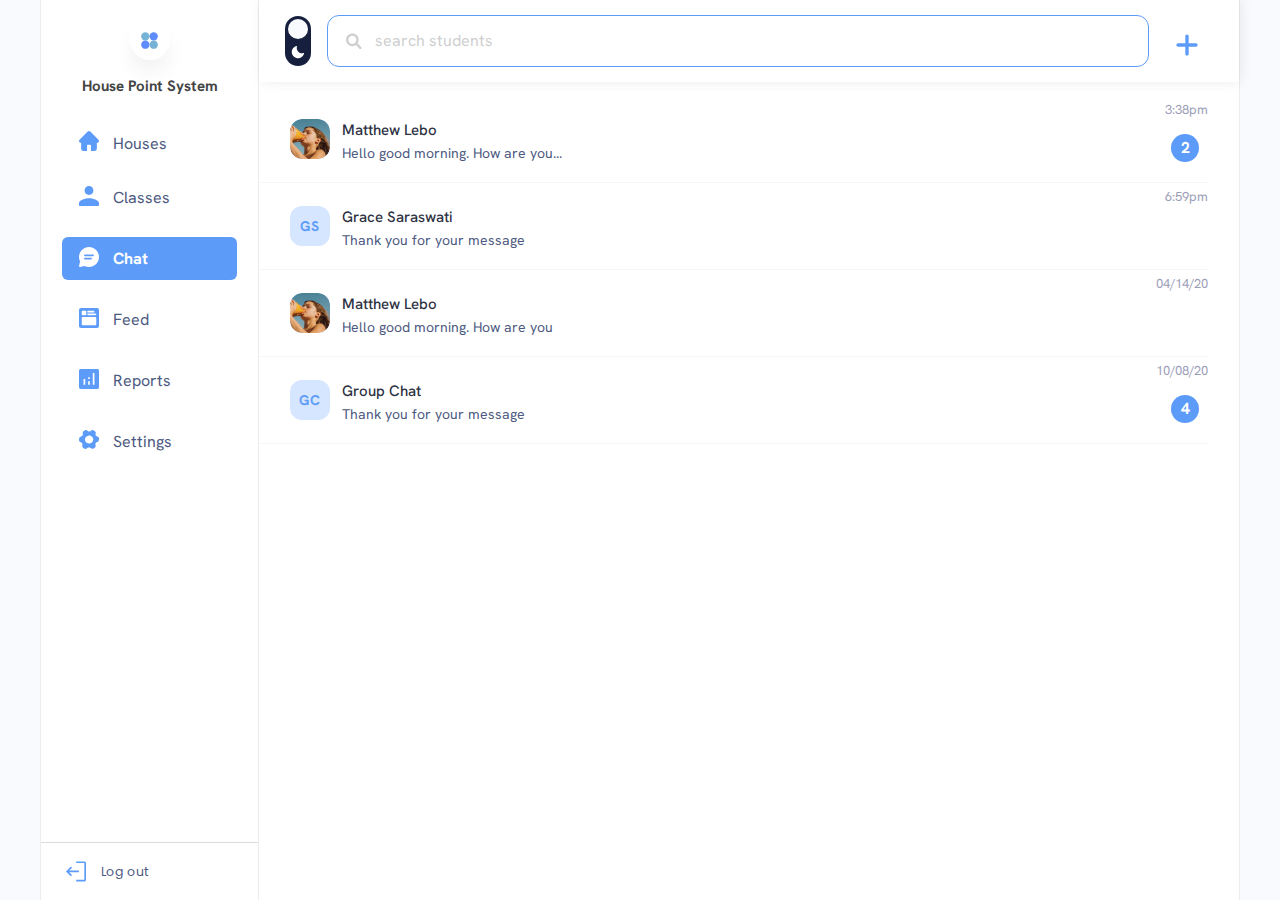
==== commit 6601f35f: "switch button added" ====
--- a/chat-detail.html
+++ b/chat-detail.html
@@ -77,7 +77,7 @@
                         </li>
 
                         <li class="sidebar__menu-item">
-                            <a href="#" class="sidebar__menu-link">
+                            <a href="./news-feed.html" class="sidebar__menu-link">
                                 <span class="sidebar__menu-icon">
                                     <svg width="20" height="20" viewBox="0 0 20 20" fill="none" xmlns="http://www.w3.org/2000/svg">
                                     <path d="M4.55556 15.6389H6.22222V9.94444H4.55556V15.6389ZM13.7778 15.6389H15.4444V3.97222H13.7778V15.6389ZM9.16667 15.6389H10.8333V12.3611H9.16667V15.6389ZM9.16667 9.94444H10.8333V8.27778H9.16667V9.94444ZM1.66667 20C1.22222 20 0.833333 19.8333 0.5 19.5C0.166667 19.1667 0 18.7778 0 18.3333V1.66667C0 1.22222 0.166667 0.833333 0.5 0.5C0.833333 0.166667 1.22222 0 1.66667 0H18.3333C18.7778 0 19.1667 0.166667 19.5 0.5C19.8333 0.833333 20 1.22222 20 1.66667V18.3333C20 18.7778 19.8333 19.1667 19.5 19.5C19.1667 19.8333 18.7778 20 18.3333 20H1.66667Z" fill="currentColor"/>
@@ -97,11 +97,6 @@
                                 <span>Settings</span>
                             </a>
                         </li>
-
-                        <li class="sidebar__menu-item">
-                            <button id="dark-light-mode">Dark mode</button>
-                        </li>
-                        
                     </ul>
                 </nav>
             </div>
@@ -120,6 +115,28 @@
 
             <!-- ================ Search Start ================== -->
             <section class="search">
+
+                <div class="switch">
+                    <input class="switch__checkbox" id="darkmode" type="checkbox" />
+                    <label class="switch__label" for="darkmode">
+                        <svg class="switch__label-icon" width="1em" height="1em" viewBox="0 0 24 24" fill="none" xmlns="http://www.w3.org/2000/svg">
+                            <circle cx="11.9998" cy="11.9998" r="5.75375" fill="currentColor" />
+                                <g>
+                                    <circle cx="3.08982" cy="6.85502" r="1.71143" transform="rotate(-60 3.08982 6.85502)" fill="currentColor" />
+                                    <circle cx="3.0903" cy="17.1436" r="1.71143" transform="rotate(-120 3.0903 17.1436)" fill="currentColor" />
+                                    <circle cx="12" cy="22.2881" r="1.71143" fill="currentColor" />
+                                    <circle cx="20.9101" cy="17.1436" r="1.71143" transform="rotate(-60 20.9101 17.1436)" fill="currentColor" />
+                                    <circle cx="20.9101" cy="6.8555" r="1.71143" transform="rotate(-120 20.9101 6.8555)" fill="currentColor" />
+                                    <circle cx="12" cy="1.71143" r="1.71143" fill="currentColor" />
+                                </g>
+                            </circle>
+                        </svg>
+                        <svg class="switch__label-icon" xmlns="http://www.w3.org/2000/svg" width="1em" height="1em" viewBox="0 0 50 50">
+                            <path d="M 43.81 29.354 C 43.688 28.958 43.413 28.626 43.046 28.432 C 42.679 28.238 42.251 28.198 41.854 28.321 C 36.161 29.886 30.067 28.272 25.894 24.096 C 21.722 19.92 20.113 13.824 21.683 8.133 C 21.848 7.582 21.697 6.985 21.29 6.578 C 20.884 6.172 20.287 6.022 19.736 6.187 C 10.659 8.728 4.691 17.389 5.55 26.776 C 6.408 36.163 13.847 43.598 23.235 44.451 C 32.622 45.304 41.28 39.332 43.816 30.253 C 43.902 29.96 43.9 29.647 43.81 29.354 Z" fill="currentColor" />
+                        </svg>
+                    </label>
+                </div>
+
                 <form class="search__form">
                     <div class="search__form-row">
                         <img src="./images/search-icon.svg" class="search__form-icon" alt="Search icon">
@@ -472,7 +489,7 @@
                 <div class="mobile-menu__dropdown-container">
                     <ul class="mobile-menu__dropdown-list">
                         <li class="mobile-menu__dropdown-item">
-                            <a href="#" class="mobile-menu__dropdown-link">
+                            <a href="./news-feed.html" class="mobile-menu__dropdown-link">
                                 <span class="icon">
                                     <svg width="20" height="20" viewBox="0 0 20 20" fill="none" xmlns="http://www.w3.org/2000/svg">
                                     <path d="M4.55556 15.6389H6.22222V9.94444H4.55556V15.6389ZM13.7778 15.6389H15.4444V3.97222H13.7778V15.6389ZM9.16667 15.6389H10.8333V12.3611H9.16667V15.6389ZM9.16667 9.94444H10.8333V8.27778H9.16667V9.94444ZM1.66667 20C1.22222 20 0.833333 19.8333 0.5 19.5C0.166667 19.1667 0 18.7778 0 18.3333V1.66667C0 1.22222 0.166667 0.833333 0.5 0.5C0.833333 0.166667 1.22222 0 1.66667 0H18.3333C18.7778 0 19.1667 0.166667 19.5 0.5C19.8333 0.833333 20 1.22222 20 1.66667V18.3333C20 18.7778 19.8333 19.1667 19.5 19.5C19.1667 19.8333 18.7778 20 18.3333 20H1.66667Z" fill="currentColor"/>
--- a/css/style.css
+++ b/css/style.css
@@ -10,7 +10,6 @@
     --menu-bg: #ffffff;
     --search-input-bg: #ffffff;
     --search-bg: #F0F2F9;
-
 
     --text-color:#4C5980;
     --text-color-secondary: #ffffff;
@@ -42,9 +41,6 @@
 
     --line-color: #9C9EB910;
 
-    
-
-
     --modal-header-bg: #F0F0F0;
 
     --classes-bg: #B0B1C7;
@@ -87,9 +83,6 @@
 
     --brown: #ECF0FF;
     --brown-700: #ECF0FF;
-
-    
-
 
     --modal-header-bg: #191C1D;
 
@@ -132,7 +125,6 @@
     line-height: 21px;
     font-weight: 400;
     color: var(--text-color);
-    min-height: 100vh;
     overscroll-behavior: none;
 }
 
@@ -300,7 +292,6 @@
 
 @media screen and (max-width: 1199.98px) {
     .layout {
-        overflow: hidden;
         border: none;
     }
 }
@@ -437,8 +428,8 @@
     display: flex;
     align-items: center;
     background-color: var(--main-content-background);
-    padding: 15px 40px;
-    padding-right: 27px;
+    padding: 15px 26px;
+    /* padding-right: 27px; */
     box-shadow: 2px 0px 12px rgba(0, 0, 0, 0.08);
     z-index: 200;
 }
@@ -450,8 +441,57 @@
     width: 20px;
     height: 20px;
     color: var(--text-color);
-    margin-right: 23px;
+    margin-right: 4px;
     transform: translateX(-7px);
+}
+
+.switch {
+    margin-right: 16px;
+}
+
+.switch__checkbox {
+    display: none;
+}
+
+.switch__label {
+    position: relative;
+    display: flex;
+    flex-direction: column;
+    justify-content: space-between;
+    width: 26px;
+    height: 50px;
+    background: var(--news-color);
+    border-radius: 26px;
+    padding: 6px 5px;
+    color: var(--menu-bg);
+    transition: all 0.4s ease;
+    outline: 0;
+    cursor: pointer;
+    -webkit-user-select: none;
+    -moz-user-select: none;
+    -ms-user-select: none;
+    user-select: none;
+}
+
+.switch__label::after {
+    content: "";
+    position: absolute;
+    left: 3px;
+    top: 3px;
+    display: block;
+    width: 20px;
+    height: 20px;
+    background: var(--body-background);
+    border-radius: 50%;
+    transition: all 0.3s ease;
+}
+
+.switch__checkbox:checked ~ .switch__label::after {
+    transform: translateY(24px);
+}
+
+.switch__label-icon {
+    fill: var(--white);
 }
 
 .search__form {
@@ -619,13 +659,21 @@
     .search__form-icon {
         top: 16px;
     }
+
+    .switch__label {
+        height: 48px;
+    }
+
+    .switch__checkbox:checked ~ .switch__label::after {
+        transform: translateY(23px);
+    }
 }
 
 @media screen and (max-width: 767.98px) {
     .search {
         box-shadow: unset;
         border-bottom: 1px solid var(--news-line-color);
-        padding: 12px 28px;
+        padding: 12px 16px;
     }
     .search__back-link {
         margin-right: 16px;
@@ -808,9 +856,7 @@
 }
 
 .houses-wrapper {
-    height: 100%;
     padding: 40px;
-    overflow-y: auto;
 }
 
 .houses__cards {
@@ -894,15 +940,13 @@
 @media screen and (max-width: 991.98px) {
     .houses {
         height: calc(100% - 78px);
-    }
-    .houses-wrapper {
-        padding-bottom: 75px;
+        padding-bottom: 63px;
     }
 }
 
 @media screen and (max-width: 767.98px) {
     .houses {
-        height: calc(100% - 74px);
+        height: calc(100% - 73px);
     }
     .houses__cards {
         grid-template-columns: repeat(2, 1fr);
@@ -915,7 +959,7 @@
 
 @media screen and (max-width: 575.98px) {
     .houses {
-        height: calc(100% - 70px);
+        height: calc(100% - 73px);
     }
     .houses__card-footer {
         padding-top: 8px;
@@ -2962,8 +3006,8 @@
 
 @media screen and (max-width: 991.98px) {
     .classes {
-        height: calc(100% - 63px);
-        padding-bottom: 75px;
+        height: calc(100% - 78px);
+        padding-bottom: 63px;
     }
     .classes__tabs-btn {
         padding: 26px 20px;
@@ -2978,6 +3022,9 @@
 }
 
 @media screen and (max-width: 767.98px) {
+    .classes {
+        height: calc(100% - 73px);
+    }
     .classes.classes-page {
         background-color: var(--body-background);
     }
@@ -3004,6 +3051,7 @@
     }
     .classes__main-content {
         padding-top: 0;
+        padding-bottom: 16px;
     }
     .classes__content h3 {
         font-size: 22px;
